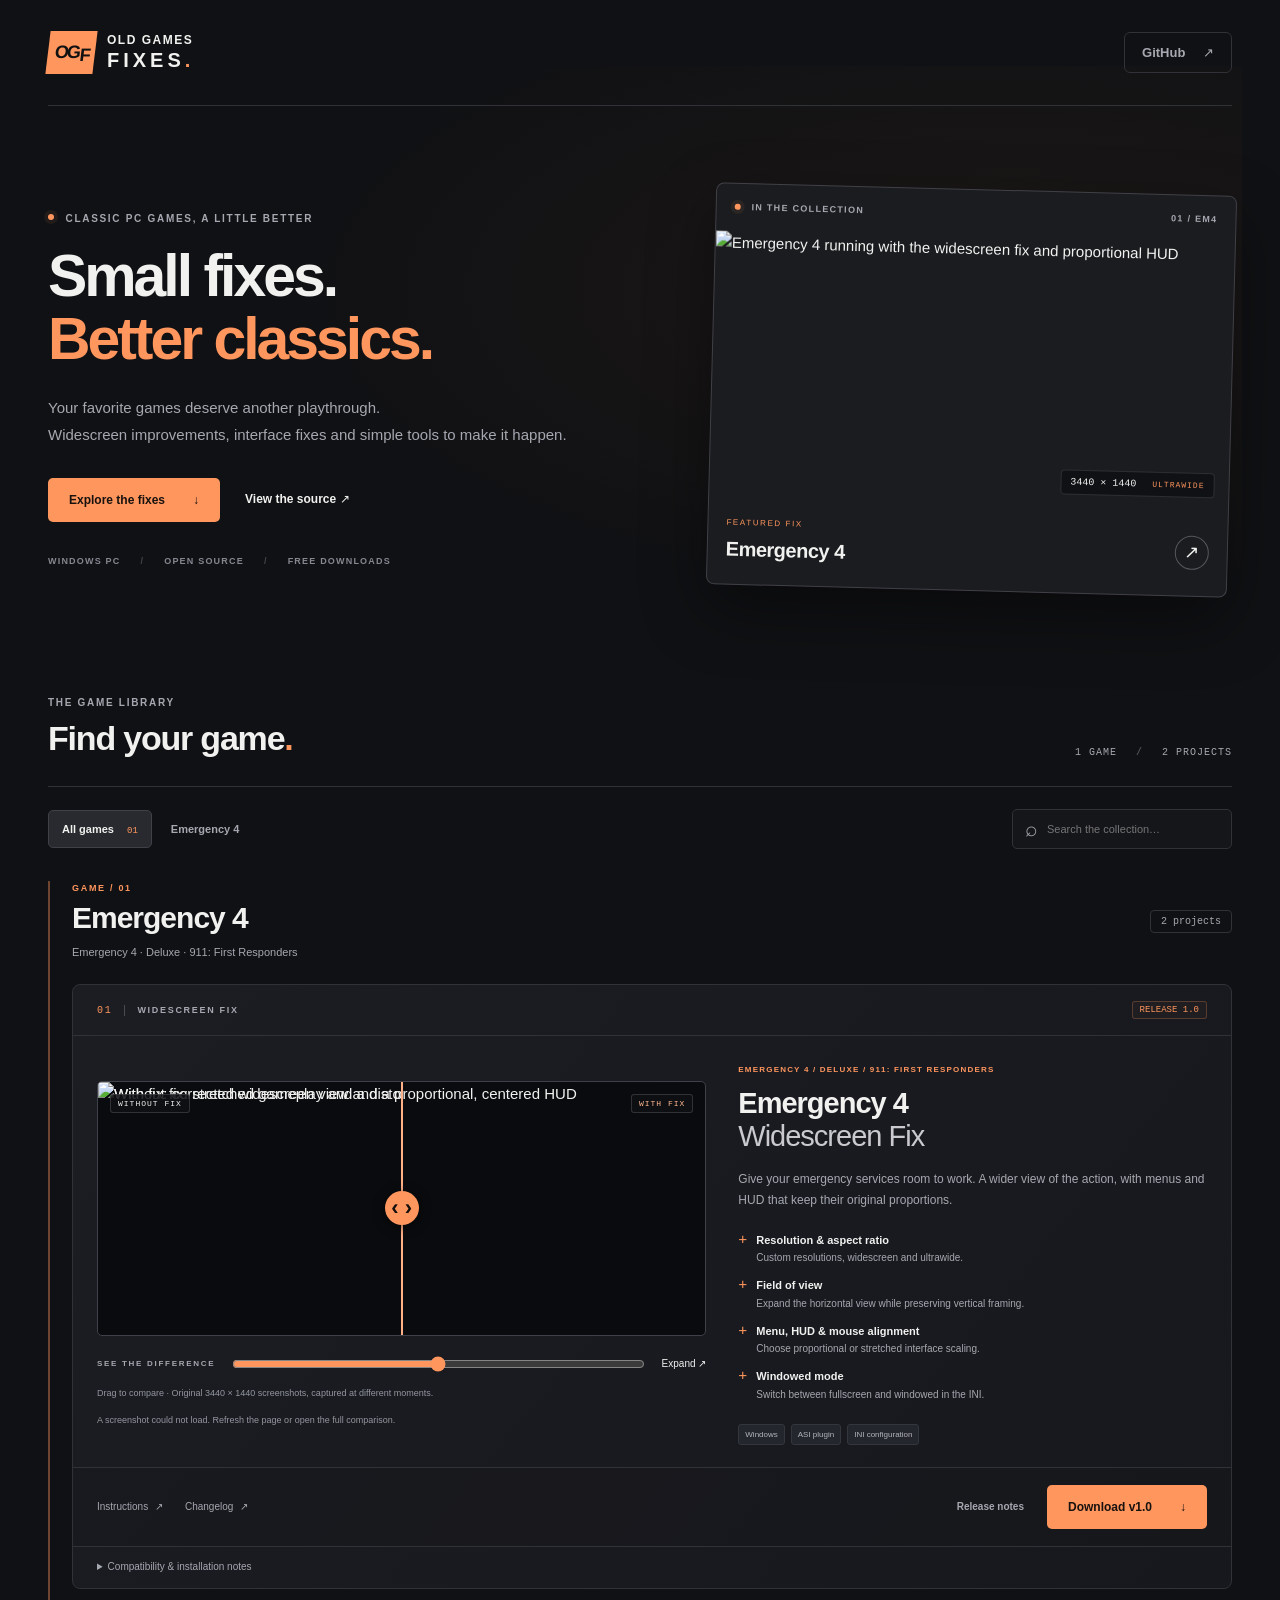
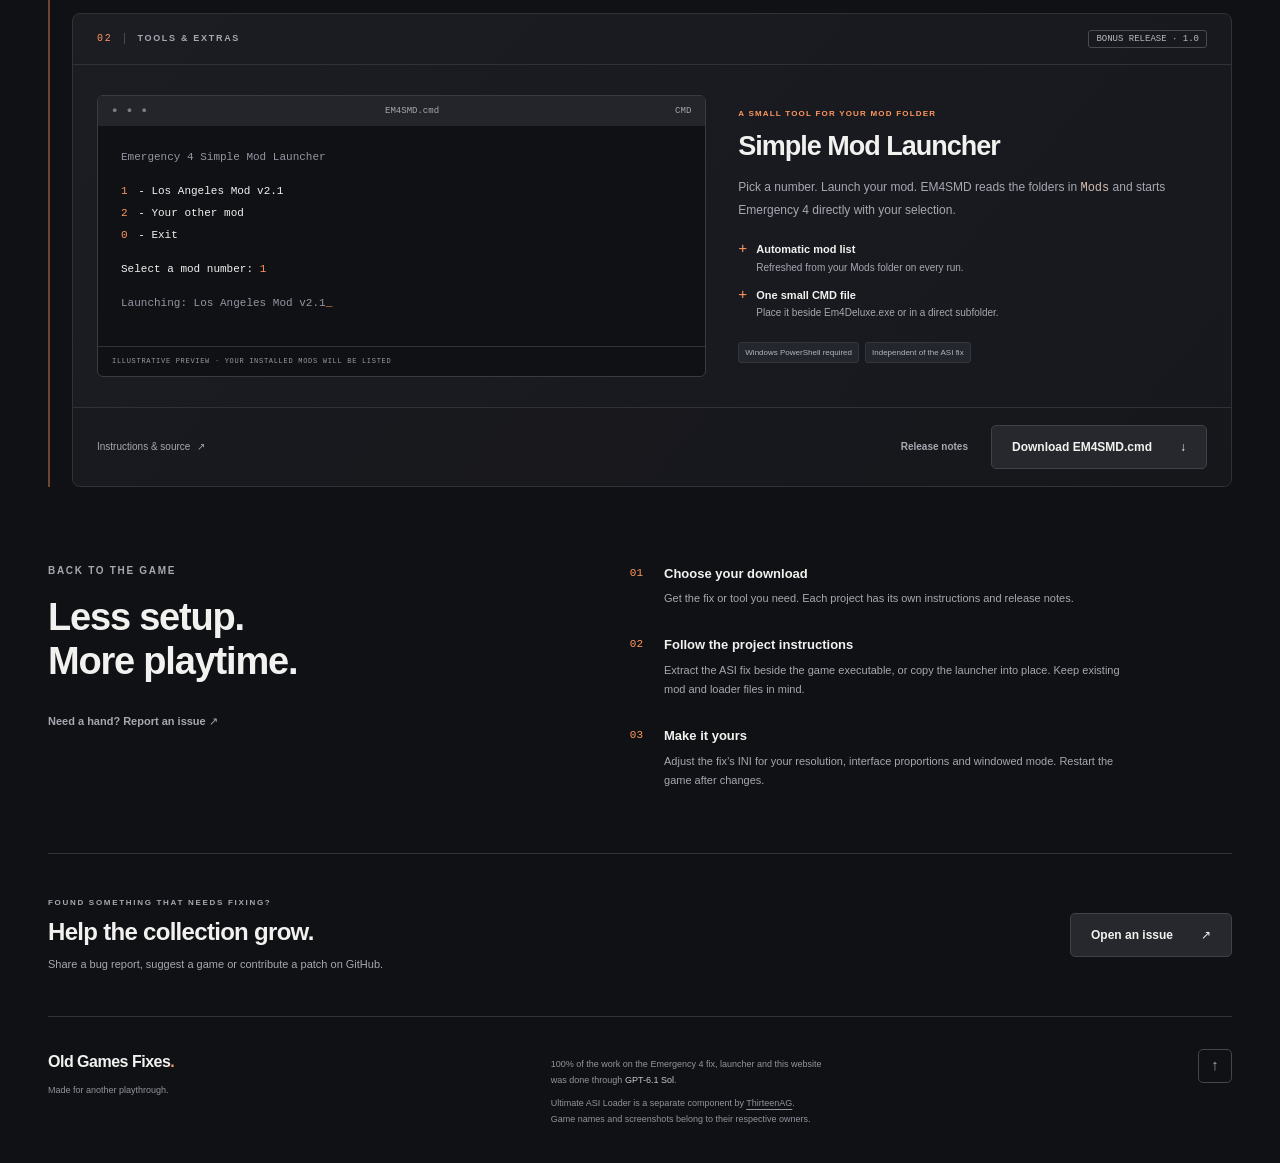
==== site/index.html @ 4d83625c "Group website projects by game and simplify the top navigation Place the Emergency 4 fix and bonus l" ====
<!doctype html>
<html lang="en">
<head>
  <meta charset="utf-8">
  <meta name="viewport" content="width=device-width, initial-scale=1">
  <meta name="theme-color" content="#101114">
  <meta name="description" content="Small fixes. Better classics. Browse Old Games Fixes for widescreen improvements, interface corrections and useful tools for classic PC games.">
  <meta property="og:title" content="Old Games Fixes — Small fixes. Better classics.">
  <meta property="og:description" content="Widescreen improvements and useful tools for classic PC games. Download the Emergency 4 Widescreen Fix and Simple Mod Launcher.">
  <meta property="og:type" content="website">
  <meta property="og:image" content="https://simorss.github.io/OldGamesFixes/screenshots/with-fix.png">
  <title>Old Games Fixes — Small fixes. Better classics.</title>
  <link rel="icon" href="favicon.svg" type="image/svg+xml">
  <link rel="stylesheet" href="assets/style.css">
  <script src="assets/app.js" defer></script>
</head>
<body>
<a class="skip-link" href="#projects">Skip to projects</a>
<header class="header">
  <a class="brand" href="./" aria-label="Old Games Fixes home"><span class="brand-mark" aria-hidden="true">OG<span>F</span></span><span>OLD GAMES<span class="brand-line">FIXES<span class="brand-dot">.</span></span></span></a>
  <nav aria-label="Main navigation"><a class="github-link" href="https://github.com/Simorss/OldGamesFixes">GitHub <span aria-hidden="true">↗</span></a></nav>
</header>
<main>
  <section class="hero" aria-labelledby="hero-title">
    <div class="hero-copy">
      <p class="eyebrow"><span class="live-dot"></span> CLASSIC PC GAMES, A LITTLE BETTER</p>
      <h1 id="hero-title">Small fixes.<br><span>Better classics.</span></h1>
      <p class="hero-description">Your favorite games deserve another playthrough.<br class="desktop-break"> Widescreen improvements, interface fixes and simple tools to make it happen.</p>
      <div class="hero-actions"><a class="button primary" href="#projects">Explore the fixes <span aria-hidden="true">↓</span></a><a class="text-link" href="https://github.com/Simorss/OldGamesFixes">View the source <span aria-hidden="true">↗</span></a></div>
      <div class="hero-meta"><span>WINDOWS PC</span><span>OPEN SOURCE</span><span>FREE DOWNLOADS</span></div>
    </div>
    <a class="hero-preview" href="#game-emergency4" aria-label="Explore Emergency 4 fixes and tools">
      <div class="preview-top"><span><span class="live-dot"></span> IN THE COLLECTION</span><span>01 / EM4</span></div>
      <div class="preview-image"><img src="screenshots/with-fix.png" alt="Emergency 4 running with the widescreen fix and proportional HUD" width="3440" height="1440" fetchpriority="high"><span class="resolution">3440 × 1440 <span>ULTRAWIDE</span></span></div>
      <div class="preview-bottom"><div><small>FEATURED FIX</small><strong>Emergency 4</strong></div><span class="round-arrow" aria-hidden="true">↗</span></div>
    </a>
  </section>

  <section class="collection" id="projects" aria-labelledby="collection-title">
    <div class="section-heading"><div><p class="eyebrow">THE GAME LIBRARY</p><h2 id="collection-title">Find your game<span class="accent">.</span></h2></div><span class="collection-count">1 GAME <span>/</span> 2 PROJECTS</span></div>
    <div class="toolbar">
      <div class="filters" role="group" aria-label="Filter by game"><button type="button" class="filter active" data-filter="all" aria-pressed="true">All games <span>01</span></button><button type="button" class="filter" data-filter="emergency4" aria-pressed="false">Emergency 4</button></div>
      <label class="search"><span aria-hidden="true">⌕</span><input id="search" type="search" placeholder="Search the collection…" aria-label="Search projects" autocomplete="off"></label>
    </div>
    <p class="sr-only" id="results" role="status" aria-live="polite">2 projects shown</p>
    <div id="empty-state" class="empty-state" hidden><h3>No games or projects found.</h3><p>Try “Emergency”, “HUD” or “launcher”, or reset the filters.</p><button type="button" class="button secondary" id="reset">Show all games</button></div>

    <section class="game-group" id="game-emergency4" data-game="emergency4" aria-labelledby="game-emergency4-title">
      <div class="game-heading"><div><p class="eyebrow">GAME / 01</p><h3 id="game-emergency4-title">Emergency 4</h3><p class="game-editions">Emergency 4 · Deluxe · 911: First Responders</p></div><span class="game-project-count">2 projects</span></div>

    <article class="project-card" id="emergency4" data-category="fix" data-search="emergency 4 deluxe 911 first responders widescreen ultrawide asi fov hud menu resolution windowed">
      <div class="project-heading"><div class="project-label"><span class="project-number">01</span><span>WIDESCREEN FIX</span></div><span class="badge release">RELEASE 1.0</span></div>
      <div class="project-main">
        <div class="project-visual">
          <div class="comparison" id="comparison" style="--reveal:50%" aria-label="Emergency 4 before and after comparison" aria-describedby="comparison-help">
            <img src="screenshots/with-fix.png" id="after" width="3440" height="1440" alt="With fix: corrected widescreen view and a proportional, centered HUD" draggable="false">
            <img src="screenshots/without-fix.png" id="before" class="before" width="3440" height="1440" alt="Without fix: stretched gameplay and a distorted, full-width HUD" draggable="false">
            <div class="image-label before-label">WITHOUT FIX</div><div class="image-label after-label">WITH FIX</div>
            <div class="divider" aria-hidden="true"><span>‹ ›</span></div>
          </div>
          <div class="compare-controls"><span class="eyebrow">SEE THE DIFFERENCE</span><label class="sr-only" for="reveal">Before and after comparison position</label><input id="reveal" type="range" min="0" max="100" value="50" aria-valuetext="50% without fix, 50% with fix"><a href="emergency4/" aria-label="Open the full Emergency 4 comparison">Expand ↗</a></div>
          <p class="caption" id="comparison-help">Drag to compare · Original 3440 × 1440 screenshots, captured at different moments.</p>
          <p class="caption" id="image-status" role="status"></p>
          <noscript><p class="caption">Enable JavaScript for the interactive comparison. <a href="screenshots/with-fix.png">Open the corrected screenshot</a>.</p></noscript>
        </div>
        <div class="project-info">
          <p class="eyebrow">EMERGENCY 4 / DELUXE / 911: FIRST RESPONDERS</p><h4>Emergency 4<br><span>Widescreen Fix</span></h4>
          <p class="project-description">Give your emergency services room to work. A wider view of the action, with menus and HUD that keep their original proportions.</p>
          <ul class="features"><li><strong>Resolution &amp; aspect ratio</strong><span>Custom resolutions, widescreen and ultrawide.</span></li><li><strong>Field of view</strong><span>Expand the horizontal view while preserving vertical framing.</span></li><li><strong>Menu, HUD &amp; mouse alignment</strong><span>Choose proportional or stretched interface scaling.</span></li><li><strong>Windowed mode</strong><span>Switch between fullscreen and windowed in the INI.</span></li></ul>
          <div class="tags"><span>Windows</span><span>ASI plugin</span><span>INI configuration</span></div>
        </div>
      </div>
      <div class="project-footer"><div class="footer-links"><a href="https://github.com/Simorss/OldGamesFixes/blob/main/Emergency4/README.md">Instructions <span aria-hidden="true">↗</span></a><a href="https://github.com/Simorss/OldGamesFixes/blob/main/Emergency4/CHANGELOG.md">Changelog <span aria-hidden="true">↗</span></a></div><div class="download-actions"><a class="text-link" href="https://github.com/Simorss/OldGamesFixes/releases/tag/emergency4">Release notes</a><a class="button primary" href="https://github.com/Simorss/OldGamesFixes/releases/download/emergency4/Emergency4.WidescreenFix-v1.0.zip">Download v1.0 <span aria-hidden="true">↓</span></a></div></div>
      <details class="compatibility"><summary>Compatibility &amp; installation notes</summary><div><p>Intended for Emergency 4, Emergency 4 Deluxe and 911: First Responders, regardless of language. Engine signatures are used to recognize supported code. Not every retail, digital or protected build has been verified; unrecognized builds are left unchanged. Custom mod interfaces, movies and embedded 3D views may need separate fixes.</p><p>Extract the ZIP beside the actual game executable, preserving the <code>scripts</code> folder. It contains only the loader, ASI plugin and INI. If upgrading from an earlier on-disk patch, restore the original game files first. If another loader or mod DLL is already installed, follow the full instructions before replacing it.</p></div></details>
    </article>

    <article class="project-card tool-card" id="mod-launcher" data-category="tool" data-search="emergency 4 deluxe em4smd simple mod launcher mods cmd tools bonus">
      <div class="project-heading"><div class="project-label"><span class="project-number">02</span><span>TOOLS &amp; EXTRAS</span></div><span class="badge">BONUS RELEASE · 1.0</span></div>
      <div class="tool-main"><div class="terminal" aria-label="Example of the Simple Mod Launcher"><div class="terminal-title"><span class="terminal-dots" aria-hidden="true">● ● ●</span><span>EM4SMD.cmd</span><span>CMD</span></div><div class="terminal-body"><p class="terminal-muted">Emergency 4 Simple Mod Launcher</p><p><span class="terminal-number">1</span> - Los Angeles Mod v2.1<br><span class="terminal-number">2</span> - Your other mod<br><span class="terminal-number">0</span> - Exit</p><p>Select a mod number: <span class="terminal-selected">1</span></p><p class="terminal-muted">Launching: Los Angeles Mod v2.1<span class="cursor" aria-hidden="true">_</span></p></div><div class="terminal-caption">ILLUSTRATIVE PREVIEW · YOUR INSTALLED MODS WILL BE LISTED</div></div>
      <div class="project-info"><p class="eyebrow">A SMALL TOOL FOR YOUR MOD FOLDER</p><h4>Simple Mod Launcher</h4><p class="project-description">Pick a number. Launch your mod. EM4SMD reads the folders in <code>Mods</code> and starts Emergency 4 directly with your selection.</p><ul class="features compact"><li><strong>Automatic mod list</strong><span>Refreshed from your Mods folder on every run.</span></li><li><strong>One small CMD file</strong><span>Place it beside Em4Deluxe.exe or in a direct subfolder.</span></li></ul><div class="tags"><span>Windows PowerShell required</span><span>Independent of the ASI fix</span></div></div></div>
      <div class="project-footer"><div class="footer-links"><a href="https://github.com/Simorss/OldGamesFixes/tree/main/Emergency4/SimpleModLauncher">Instructions &amp; source <span aria-hidden="true">↗</span></a></div><div class="download-actions"><a class="text-link" href="https://github.com/Simorss/OldGamesFixes/releases/tag/emergency4-smd">Release notes</a><a class="button secondary" href="https://github.com/Simorss/OldGamesFixes/releases/download/emergency4-smd/EM4SMD.cmd">Download EM4SMD.cmd <span aria-hidden="true">↓</span></a></div></div>
    </article>
    </section>
  </section>

  <section class="installation" id="installation" aria-labelledby="install-title"><div><p class="eyebrow">BACK TO THE GAME</p><h2 id="install-title">Less setup.<br>More playtime.</h2><a class="text-link" href="https://github.com/Simorss/OldGamesFixes/issues">Need a hand? Report an issue ↗</a></div><ol class="steps"><li><span class="step-number">01</span><div><h3>Choose your download</h3><p>Get the fix or tool you need. Each project has its own instructions and release notes.</p></div></li><li><span class="step-number">02</span><div><h3>Follow the project instructions</h3><p>Extract the ASI fix beside the game executable, or copy the launcher into place. Keep existing mod and loader files in mind.</p></div></li><li><span class="step-number">03</span><div><h3>Make it yours</h3><p>Adjust the fix’s INI for your resolution, interface proportions and windowed mode. Restart the game after changes.</p></div></li></ol></section>
  <section class="contribute"><div><p class="eyebrow">FOUND SOMETHING THAT NEEDS FIXING?</p><h2>Help the collection grow.</h2><p>Share a bug report, suggest a game or contribute a patch on GitHub.</p></div><a class="button secondary" href="https://github.com/Simorss/OldGamesFixes/issues">Open an issue <span aria-hidden="true">↗</span></a></section>
</main>
<footer class="site-footer"><div><a class="footer-brand" href="./">Old Games Fixes<span class="accent">.</span></a><p>Made for another playthrough.</p></div><div class="credits"><p>100% of the work on the Emergency 4 fix, launcher and this website<br class="desktop-break"> was done through <strong>GPT-6.1 Sol</strong>.</p><p>Ultimate ASI Loader is a separate component by <a href="https://github.com/ThirteenAG/Ultimate-ASI-Loader">ThirteenAG</a>.<br>Game names and screenshots belong to their respective owners.</p></div><a class="back-top" href="#" aria-label="Back to top">↑</a></footer>
</body>
</html>
---- site/assets/style.css ----
:root{color-scheme:dark;--bg:#101114;--surface:#191b20;--border:#303238;--text:#f1f1ef;--muted:#a6a8b1;--accent:#ff965d;--max:1280px;font-family:Inter,"Segoe UI",Arial,sans-serif;font-synthesis:none}*{box-sizing:border-box}html{scroll-behavior:smooth;scroll-padding-top:110px}body{margin:0;background:var(--bg);color:var(--text);font-size:15px;line-height:1.65}a{color:inherit;text-decoration:none}button,input{font:inherit}button,a,input,summary{-webkit-tap-highlight-color:transparent}a,button{transition:color .18s,background .18s,border-color .18s}a:hover{color:var(--accent)}button{cursor:pointer}img{max-width:100%;display:block}button:focus-visible,a:focus-visible,input:focus-visible,summary:focus-visible{outline:3px solid var(--accent);outline-offset:5px}button[hidden],[hidden]{display:none!important}.sr-only{position:absolute;width:1px;height:1px;overflow:hidden;clip-path:inset(50%);white-space:nowrap}.skip-link{position:fixed;top:-80px;left:20px;padding:12px;background:var(--accent);color:#161616;z-index:10}.skip-link:focus{top:10px}.header,main,.site-footer{width:min(var(--max),calc(100% - 96px));margin-inline:auto}.header{height:106px;display:flex;align-items:center;justify-content:space-between;border-bottom:1px solid var(--border);gap:24px}.brand{display:flex;gap:12px;align-items:center;font-size:12px;font-weight:850;letter-spacing:1.5px;line-height:1.25}.brand-mark{font-size:18px;letter-spacing:-2px;width:47px;height:43px;background:var(--accent);color:#111;display:grid;place-content:center;transform:skew(-7deg);position:relative;padding-right:9px}.brand-mark span{position:absolute;right:6px;bottom:8px}.brand-line{display:block;font-size:20px;letter-spacing:4px}.brand-dot{color:var(--accent)}nav{display:flex;align-items:center;gap:34px;font-size:13px;font-weight:600;color:var(--muted)}nav .nav-active{color:var(--text)}.github-link{border:1px solid var(--border);padding:9px 17px;border-radius:6px}.github-link span{margin-left:14px}.hero{display:grid;grid-template-columns:1.15fr 1fr;gap:64px;align-items:center;padding:83px 0 79px;position:relative}.hero:before{content:"";position:absolute;inset:-40px -10px;pointer-events:none;z-index:-1;background:radial-gradient(ellipse at 80% 35%,#69402526,transparent 53%)}.eyebrow{font-size:10px;font-weight:750;letter-spacing:1.7px;color:var(--muted);line-height:1.6;margin:0 0 17px}.live-dot{width:6px;height:6px;display:inline-block;background:var(--accent);border-radius:50%;margin-right:7px;vertical-align:2px;box-shadow:0 0 0 4px #ff965d12}h1,h2,h3,h4,p{margin-top:0}h1{font-size:clamp(42px,4.6vw,68px);line-height:1.07;letter-spacing:-3px;margin-bottom:24px;font-weight:760}h1>span{color:var(--accent)}.hero-description{color:var(--muted);font-size:15px;line-height:1.85;margin-bottom:29px}.hero-actions{display:flex;align-items:center;gap:25px}.button{min-height:44px;display:inline-flex;align-items:center;justify-content:center;gap:28px;border-radius:5px;padding:12px 20px;font-size:12px;font-weight:750;line-height:1.5;border:1px solid transparent}.primary{background:var(--accent);color:#18120f}.primary:hover{background:#ffb087;color:#16110d}.secondary{background:#26282e;border-color:#404249;color:var(--text)}.secondary:hover{background:#34363e;color:#fff;border-color:#74747d}.text-link{font-size:12px;font-weight:650}.hero-meta{display:flex;gap:20px;margin-top:32px;font-size:9px;font-weight:650;letter-spacing:1.2px;color:#858791}.hero-meta span+span:before{content:"/";margin-right:20px;color:#45464c}.hero-preview{background:#1b1c20;border:1px solid #404047;border-radius:8px;overflow:hidden;transform:rotate(1.5deg);box-shadow:0 24px 64px #0006}.hero-preview:hover{border-color:var(--accent);color:inherit}.preview-top{display:flex;justify-content:space-between;align-items:center;padding:16px 18px;font-size:9px;font-weight:700;letter-spacing:1.3px;color:var(--muted)}.preview-top .live-dot{vertical-align:0}.preview-image{position:relative;overflow:hidden;aspect-ratio:1.94}.preview-image img{height:100%;width:100%;object-fit:cover}.resolution{position:absolute;right:14px;bottom:12px;background:#101114e8;border:1px solid #9993;border-radius:4px;padding:6px 9px;font:10px Consolas,monospace}.resolution span{color:var(--accent);font-size:8px;margin-left:10px;letter-spacing:1px}.preview-bottom{padding:18px;display:flex;align-items:center;justify-content:space-between}.preview-bottom small{display:block;font-size:8px;color:var(--accent);letter-spacing:1.6px;margin-bottom:3px}.preview-bottom strong{font-size:20px;letter-spacing:-.5px}.round-arrow{width:34px;height:34px;display:grid;place-content:center;border:1px solid #55565c;border-radius:50%;font-size:18px}.collection{padding-top:25px}.section-heading{display:flex;justify-content:space-between;align-items:end;gap:20px;margin-bottom:28px}.section-heading .eyebrow{margin-bottom:8px}h2{font-size:34px;line-height:1.15;letter-spacing:-1.2px;margin-bottom:0}.accent{color:var(--accent)}.collection-count{font:10px Consolas,monospace;color:var(--muted);letter-spacing:1px;white-space:nowrap}.collection-count span{padding:0 12px;color:#60616a}.toolbar{display:flex;justify-content:space-between;gap:18px;margin-bottom:26px;align-items:center;border-top:1px solid var(--border);padding-top:22px}.filters{display:flex;gap:5px;flex-wrap:wrap}.filter{border:1px solid transparent;background:transparent;color:var(--muted);border-radius:5px;padding:9px 13px;font-size:11px;font-weight:650;white-space:nowrap}.filter span{font:9px Consolas,monospace;margin-left:10px;color:#83858f}.filter.active{background:#292a2f;border-color:#404148;color:var(--text)}.filter.active span{color:var(--accent)}.filter:hover{color:var(--text);background:#22242a}.search{display:flex;align-items:center;gap:9px;min-width:220px;border:1px solid var(--border);border-radius:5px;padding:7px 12px;color:var(--muted);background:#15161a}.search>span{font-size:21px;line-height:1}.search input{width:100%;min-width:0;background:transparent;border:0;color:var(--text);font-size:11px;padding:3px 0}.search input:focus{outline:0}.search:focus-within{outline:2px solid var(--accent);outline-offset:3px}.project-card{border:1px solid var(--border);border-radius:8px;overflow:hidden;margin-bottom:24px;background:linear-gradient(130deg,#1b1d23,#17181d)}.project-heading{display:flex;justify-content:space-between;align-items:center;padding:16px 24px;border-bottom:1px solid var(--border);gap:12px}.project-label{display:flex;align-items:center;gap:12px;font-size:9px;font-weight:700;letter-spacing:1.7px;color:var(--muted)}.project-number{font:10px Consolas,monospace;color:var(--accent);border-right:1px solid #494a51;padding-right:12px}.badge{border:1px solid #484a53;border-radius:3px;color:#b8b9c2;padding:3px 7px;font:9px Consolas,monospace;white-space:nowrap}.badge.release{color:var(--accent);border-color:#ff965d40;background:#ff965d08}.project-main{display:grid;grid-template-columns:1.3fr 1fr;gap:32px;padding:28px 24px 22px}.project-visual{align-self:center;min-width:0}.comparison{position:relative;aspect-ratio:3440/1440;overflow:hidden;background:#0a0b0e;touch-action:pan-y;cursor:ew-resize;user-select:none;border-radius:5px;border:1px solid #3e4149}.comparison img{width:100%;height:100%;object-fit:contain}.comparison .before{position:absolute;inset:0;clip-path:inset(0 calc(100% - var(--reveal)) 0 0)}.image-label{position:absolute;top:12px;background:#101114de;border:1px solid #ffffff25;padding:4px 7px;border-radius:3px;font:8px Consolas,monospace;letter-spacing:1px;pointer-events:none}.before-label{left:12px}.after-label{right:12px;color:#ffb88f}.divider{position:absolute;inset:0 auto 0 var(--reveal);width:2px;background:#ffb087;transform:translateX(-50%);pointer-events:none}.divider span{position:absolute;top:50%;left:50%;transform:translate(-50%,-50%);display:grid;place-content:center;width:34px;height:34px;border-radius:50%;background:var(--accent);color:#14100e;font-size:22px;font-weight:700;box-shadow:0 2px 12px #0008}.compare-controls{display:flex;align-items:center;gap:15px;margin-top:18px}.compare-controls .eyebrow{margin:0;font-size:8px;white-space:nowrap}.compare-controls input{accent-color:var(--accent);width:100%;min-width:35px;cursor:ew-resize}.compare-controls a{font-size:10px;white-space:nowrap}.caption{font-size:9px;color:#9496a0;line-height:1.7;margin:12px 0 0}.caption:empty{display:none}.caption a{text-decoration:underline}.project-info{min-width:0}.project-info .eyebrow{color:var(--accent);font-size:8px;letter-spacing:1.2px;margin-bottom:10px}.project-info h4{font-size:29px;line-height:1.15;letter-spacing:-1px;margin-bottom:15px}.project-info h4 span{font-weight:450;color:#c9c9ce}.project-description{font-size:12px;line-height:1.8;color:var(--muted);margin-bottom:20px}.features{list-style:none;margin:0 0 22px;padding:0;display:grid;gap:12px}.features li{position:relative;padding-left:18px;line-height:1.5}.features li:before{content:"+";position:absolute;left:0;color:var(--accent);font:15px Consolas,monospace}.features strong{font-size:11px;display:block;font-weight:650}.features li>span{display:block;font-size:10px;color:var(--muted);margin-top:2px}.tags{display:flex;gap:6px;flex-wrap:wrap}.tags span{background:#24262d;color:#b3b4bc;border:1px solid #34363e;border-radius:3px;font-size:8px;padding:3px 6px}.project-footer{border-top:1px solid var(--border);padding:17px 24px;display:flex;justify-content:space-between;align-items:center;gap:20px;background:#15161a55}.footer-links{display:flex;gap:22px;font-size:10px;color:var(--muted)}.footer-links span{margin-left:4px}.download-actions{display:flex;align-items:center;gap:23px}.download-actions>.text-link{font-size:10px;color:var(--muted)}.compatibility{border-top:1px solid var(--border);font-size:10px;color:var(--muted)}.compatibility summary{cursor:pointer;padding:12px 24px}.compatibility summary:hover{color:var(--text)}.compatibility>div{padding:0 24px 8px;max-width:900px}.compatibility p{margin-bottom:12px}.compatibility code,code{font-family:Consolas,monospace;color:#d4c0b3}.tool-main{display:grid;grid-template-columns:1.3fr 1fr;gap:32px;padding:30px 24px}.terminal{align-self:center;border:1px solid #393b43;background:#101115;border-radius:6px;overflow:hidden}.terminal-title{background:#23252b;padding:10px 14px;display:flex;justify-content:space-between;font:9px Consolas,monospace;color:#a5a6af}.terminal-dots{letter-spacing:2px;color:#787a85}.terminal-body{padding:20px 23px;font:11px/2 Consolas,monospace;min-height:220px}.terminal-body p{margin:0 0 12px}.terminal-body p:last-child{margin-bottom:0}.terminal-muted{color:#9397a2}.terminal-number{color:var(--accent);padding-right:4px}.terminal-selected{color:var(--accent)}.terminal-caption{font:7px/1.6 Consolas,monospace;color:#9699a4;border-top:1px solid #30323a;padding:9px 14px;letter-spacing:.7px}.cursor{color:var(--accent)}.tool-main .project-info{align-self:center}.tool-main h4{font-size:27px}.installation{display:grid;grid-template-columns:1fr 1.2fr;gap:80px;margin-top:76px;padding:0 0 62px;border-bottom:1px solid var(--border)}.installation h2{font-size:38px;margin-bottom:25px}.installation .text-link{font-size:11px;color:var(--muted)}.steps{list-style:none;margin:0;padding:0;display:grid;gap:25px}.steps li{display:flex;gap:21px}.step-number{font:11px Consolas,monospace;color:var(--accent);padding-top:4px}.steps h3{font-size:13px;margin-bottom:5px;font-weight:650}.steps p{font-size:11px;line-height:1.8;color:var(--muted);margin:0;max-width:470px}.contribute{display:flex;justify-content:space-between;align-items:center;gap:30px;padding:43px 0}.contribute .eyebrow{font-size:8px;margin-bottom:8px}.contribute h2{font-size:24px;letter-spacing:-.7px;margin-bottom:9px}.contribute p:last-child{font-size:11px;color:var(--muted);margin-bottom:0}.site-footer{display:flex;gap:35px;align-items:start;justify-content:space-between;padding:32px 0 36px;border-top:1px solid var(--border)}.footer-brand{font-size:16px;font-weight:750;letter-spacing:-.5px}.site-footer p{font-size:9px;line-height:1.8;color:#92949e;margin:7px 0 0}.credits strong{font-weight:500;color:#c6c6cd}.credits a{text-decoration:underline;text-underline-offset:3px}.back-top{width:34px;height:34px;display:grid;place-content:center;border:1px solid #44464e;border-radius:5px;color:var(--muted)}.empty-state{text-align:center;padding:55px 20px;border:1px dashed var(--border);border-radius:8px}.empty-state h3{font-size:23px;margin-bottom:8px}.empty-state p{color:var(--muted);font-size:12px}
@media(min-width:1600px){.hero{padding-top:100px;padding-bottom:100px}}
@media(max-width:1100px){.header,main,.site-footer{width:calc(100% - 56px)}.hero{gap:35px}.hero h1{font-size:52px}.hero-description{font-size:13px}.hero-meta{gap:12px;font-size:8px}.hero-meta span+span:before{margin-right:12px}.hero-actions{gap:17px}.project-main,.tool-main{grid-template-columns:1.1fr 1fr;gap:24px}.project-info h4{font-size:26px}.toolbar{gap:12px}.search{min-width:180px}.filter{padding-inline:9px}.filter span{margin-left:6px}.terminal-body{font-size:10px;padding:18px}.installation{gap:45px}}
@media(max-width:800px){.header{height:88px}nav{gap:18px;font-size:11px}.github-link{padding:7px 11px}.github-link span{margin-left:5px}.hero{padding:52px 0;gap:30px}.hero h1{font-size:44px;letter-spacing:-2px}.hero .eyebrow{font-size:8px}.hero-actions{align-items:start;flex-direction:column;gap:16px}.hero-meta{flex-wrap:wrap;gap:7px 12px}.hero-meta span+span:before{display:none}.preview-image{aspect-ratio:1.65}.preview-top{padding:12px;font-size:7px;letter-spacing:.6px}.preview-bottom{padding:12px}.resolution{font-size:8px;right:8px;bottom:8px}.resolution span{display:none}.section-heading h2{font-size:28px}.collection-count{font-size:8px}.toolbar{align-items:stretch;flex-direction:column}.search{width:100%}.project-main,.tool-main{grid-template-columns:1fr}.project-main{gap:24px}.project-info h4 br{display:none}.project-info h4 span:before{content:' '}.project-info .eyebrow{font-size:9px}.project-info h4{font-size:29px}.project-description{font-size:13px}.features{grid-template-columns:1fr 1fr;gap:14px 20px}.features strong{font-size:12px}.features li>span{font-size:11px}.tags span{font-size:9px}.project-footer{flex-wrap:wrap}.download-actions{margin-left:auto}.terminal-body{font-size:12px;min-height:220px}.tool-main .features{grid-template-columns:1fr 1fr}.installation{gap:28px;grid-template-columns:.8fr 1.2fr}.installation h2{font-size:32px}.steps p{font-size:11px}.site-footer{gap:25px}.desktop-break{display:none}}
@media(max-width:540px){.header,main,.site-footer{width:calc(100% - 36px)}.header{gap:10px;height:80px}.brand{gap:9px;font-size:9px;letter-spacing:1px}.brand-line{font-size:16px;letter-spacing:2px}.brand-mark{width:37px;height:35px;font-size:15px}.brand-mark span{right:5px;bottom:7px}nav{gap:14px}nav>a[href='#installation']{display:none}.github-link{font-size:10px}nav .nav-active{font-size:10px}.hero{grid-template-columns:1fr;gap:38px;padding:42px 0 48px}.hero h1{font-size:51px;letter-spacing:-2.4px}.hero .eyebrow{font-size:8px}.hero-description{font-size:13px;max-width:340px}.hero-actions{flex-direction:row;align-items:center;gap:23px}.hero-actions .text-link{font-size:11px}.hero-meta{margin-top:25px;gap:14px}.hero-preview{transform:rotate(1deg);max-width:430px;width:calc(100% - 8px);margin-inline:auto}.preview-image{aspect-ratio:2.2}.preview-top{font-size:8px;padding:12px 15px}.preview-bottom{padding:12px 15px}.preview-bottom strong{font-size:19px}.collection{padding-top:7px}.section-heading{align-items:start;flex-direction:column;gap:12px;margin-bottom:20px}.section-heading h2{font-size:29px}.section-heading .eyebrow{font-size:9px}.collection-count{font-size:9px}.toolbar{padding-top:16px;margin-bottom:20px;gap:14px}.filters{gap:3px}.filter{font-size:9px;padding:8px}.filter span{font-size:8px;margin-left:5px}.project-heading{padding:13px 15px}.project-label{font-size:8px;letter-spacing:1px;gap:9px}.project-number{padding-right:9px;font-size:9px}.badge{font-size:8px;padding:3px 5px}.project-main,.tool-main{padding:18px 15px;gap:22px}.image-label{top:8px;font-size:6px;padding:3px 5px;letter-spacing:.7px}.before-label{left:8px}.after-label{right:8px}.divider span{width:28px;height:28px;font-size:18px}.compare-controls{gap:11px;margin-top:14px}.compare-controls .eyebrow{font-size:7px;letter-spacing:1px}.compare-controls a{font-size:9px}.caption{font-size:8px}.project-info h4{font-size:27px}.project-info .eyebrow{font-size:7px}.project-description{font-size:12px;margin-bottom:19px}.features{grid-template-columns:1fr;gap:11px}.features strong{font-size:11px}.features li>span{font-size:10px}.tags span{font-size:8px}.project-footer{padding:16px 15px;gap:18px;align-items:stretch}.footer-links{font-size:10px;gap:20px}.download-actions{width:100%;justify-content:space-between;gap:12px}.download-actions .button{font-size:11px;gap:17px;padding:11px 14px}.compatibility summary{padding:12px 15px;font-size:9px}.compatibility>div{padding-inline:15px}.terminal-body{padding:17px 15px;font-size:10px;min-height:210px}.terminal-caption{font-size:6px;letter-spacing:.2px}.tool-main h4{font-size:26px}.tool-main .features{grid-template-columns:1fr}.installation{grid-template-columns:1fr;gap:32px;margin-top:46px;padding-bottom:38px}.installation h2{font-size:34px}.installation .eyebrow{font-size:9px}.steps{gap:22px}.contribute{flex-direction:column;align-items:start;gap:23px;padding:32px 0}.contribute h2{font-size:23px}.site-footer{flex-wrap:wrap;gap:23px;padding:28px 0}.site-footer>div:first-child{flex:1}.credits{order:3;width:100%}.site-footer p{font-size:9px}.back-top{margin-left:auto}}
.game-group{border-left:2px solid #ff965d65;padding-left:22px;margin-top:32px}.game-heading{display:flex;justify-content:space-between;align-items:center;gap:18px;margin-bottom:23px}.game-heading .eyebrow{color:var(--accent);font-size:9px;margin-bottom:5px}.game-heading h3{font-size:30px;line-height:1.2;letter-spacing:-1px;margin:0 0 7px}.game-editions{font-size:11px;color:var(--muted);margin:0}.game-project-count{border:1px solid var(--border);border-radius:4px;padding:5px 10px;font:10px Consolas,monospace;color:var(--muted);white-space:nowrap}.game-group .project-card:last-child{margin-bottom:0}
@media(max-width:540px){.game-group{padding-left:12px;margin-top:25px}.game-heading{gap:10px;align-items:start;margin-bottom:18px}.game-heading h3{font-size:26px}.game-editions{font-size:9px;max-width:200px}.game-project-count{font-size:8px;padding:5px 7px;margin-top:21px}.game-group .project-main,.game-group .tool-main{padding-inline:12px}.game-group .project-footer{padding-inline:12px}}
@media(prefers-reduced-motion:reduce){html{scroll-behavior:auto}a,button{transition:none}}
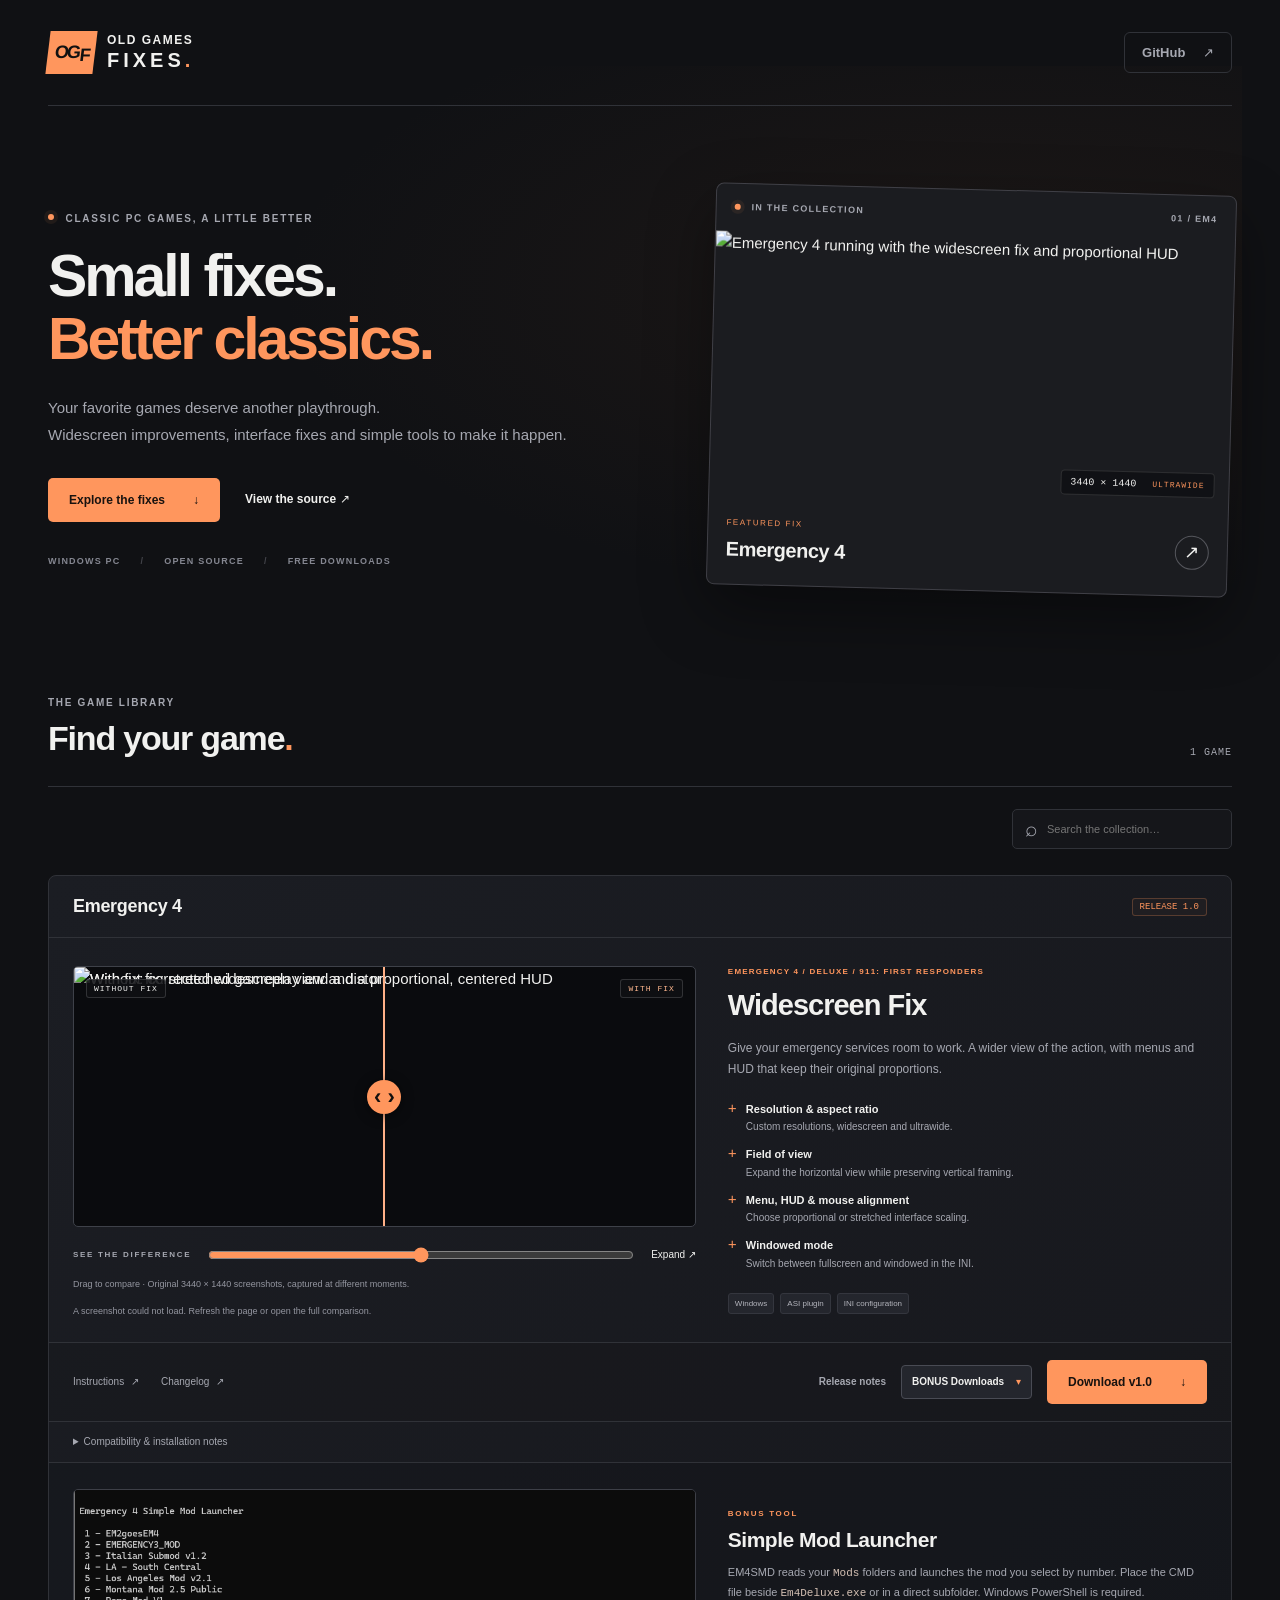
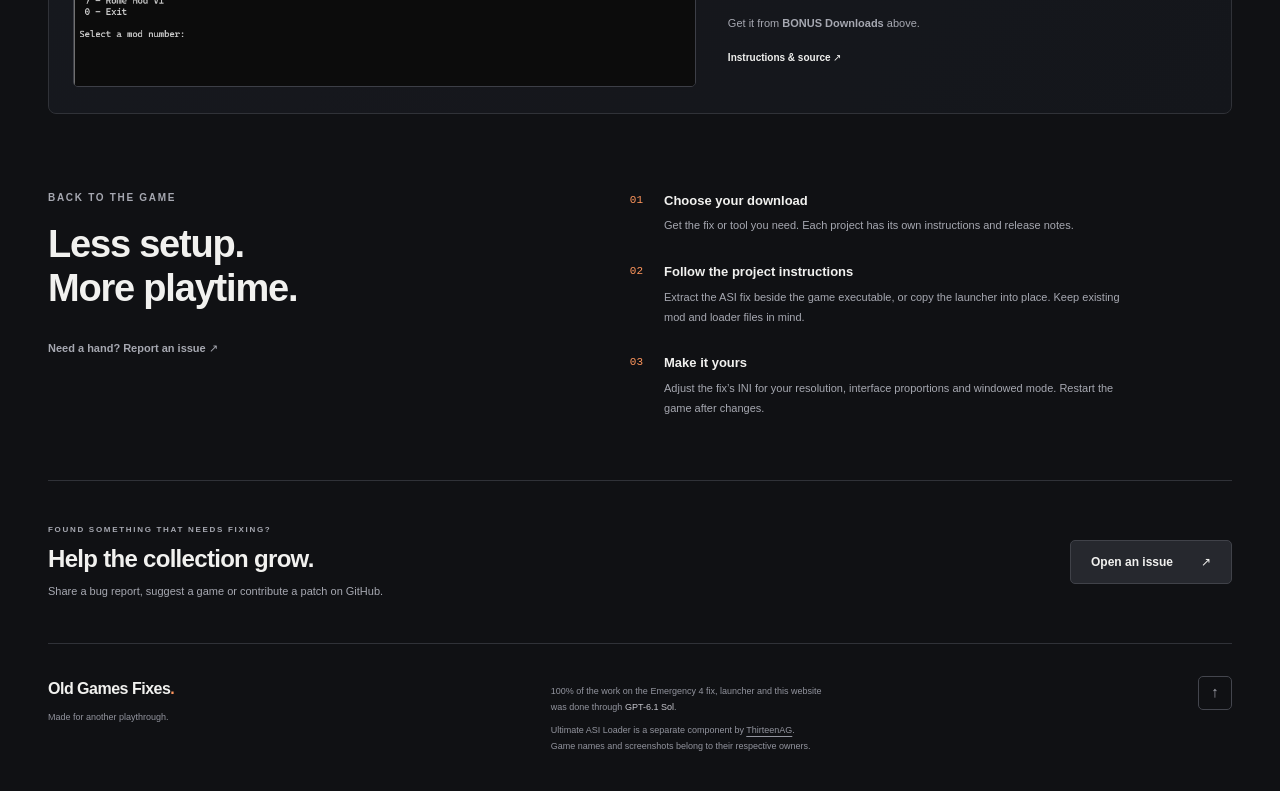
==== commit 1aabfc10: "Simplify game cards and add the Emergency 4 bonus download menu Remove game filter buttons and proje" ====
--- a/site/index.html
+++ b/site/index.html
@@ -37,19 +37,17 @@
   </section>
 
   <section class="collection" id="projects" aria-labelledby="collection-title">
-    <div class="section-heading"><div><p class="eyebrow">THE GAME LIBRARY</p><h2 id="collection-title">Find your game<span class="accent">.</span></h2></div><span class="collection-count">1 GAME <span>/</span> 2 PROJECTS</span></div>
+    <div class="section-heading"><div><p class="eyebrow">THE GAME LIBRARY</p><h2 id="collection-title">Find your game<span class="accent">.</span></h2></div><span class="collection-count">1 GAME</span></div>
     <div class="toolbar">
-      <div class="filters" role="group" aria-label="Filter by game"><button type="button" class="filter active" data-filter="all" aria-pressed="true">All games <span>01</span></button><button type="button" class="filter" data-filter="emergency4" aria-pressed="false">Emergency 4</button></div>
       <label class="search"><span aria-hidden="true">⌕</span><input id="search" type="search" placeholder="Search the collection…" aria-label="Search projects" autocomplete="off"></label>
     </div>
-    <p class="sr-only" id="results" role="status" aria-live="polite">2 projects shown</p>
-    <div id="empty-state" class="empty-state" hidden><h3>No games or projects found.</h3><p>Try “Emergency”, “HUD” or “launcher”, or reset the filters.</p><button type="button" class="button secondary" id="reset">Show all games</button></div>
+    <p class="sr-only" id="results" role="status" aria-live="polite">1 game shown</p>
+    <div id="empty-state" class="empty-state" hidden><h3>No games found.</h3><p>Try “Emergency”, “HUD” or “launcher”, or reset the filters.</p><button type="button" class="button secondary" id="reset">Show all games</button></div>
 
-    <section class="game-group" id="game-emergency4" data-game="emergency4" aria-labelledby="game-emergency4-title">
-      <div class="game-heading"><div><p class="eyebrow">GAME / 01</p><h3 id="game-emergency4-title">Emergency 4</h3><p class="game-editions">Emergency 4 · Deluxe · 911: First Responders</p></div><span class="game-project-count">2 projects</span></div>
+    <section class="game-group" id="game-emergency4" data-game="emergency4" aria-labelledby="emergency4-title">
 
-    <article class="project-card" id="emergency4" data-category="fix" data-search="emergency 4 deluxe 911 first responders widescreen ultrawide asi fov hud menu resolution windowed">
-      <div class="project-heading"><div class="project-label"><span class="project-number">01</span><span>WIDESCREEN FIX</span></div><span class="badge release">RELEASE 1.0</span></div>
+    <article class="project-card" id="emergency4" data-category="fix" data-search="emergency 4 deluxe 911 first responders widescreen ultrawide asi fov hud menu resolution windowed em4smd simple mod launcher mods cmd tools bonus">
+      <div class="project-heading"><h3 class="game-card-title" id="emergency4-title">Emergency 4</h3><span class="badge release">RELEASE 1.0</span></div>
       <div class="project-main">
         <div class="project-visual">
           <div class="comparison" id="comparison" style="--reveal:50%" aria-label="Emergency 4 before and after comparison" aria-describedby="comparison-help">
@@ -64,22 +62,21 @@
           <noscript><p class="caption">Enable JavaScript for the interactive comparison. <a href="screenshots/with-fix.png">Open the corrected screenshot</a>.</p></noscript>
         </div>
         <div class="project-info">
-          <p class="eyebrow">EMERGENCY 4 / DELUXE / 911: FIRST RESPONDERS</p><h4>Emergency 4<br><span>Widescreen Fix</span></h4>
+          <p class="eyebrow">EMERGENCY 4 / DELUXE / 911: FIRST RESPONDERS</p><h4>Widescreen Fix</h4>
           <p class="project-description">Give your emergency services room to work. A wider view of the action, with menus and HUD that keep their original proportions.</p>
           <ul class="features"><li><strong>Resolution &amp; aspect ratio</strong><span>Custom resolutions, widescreen and ultrawide.</span></li><li><strong>Field of view</strong><span>Expand the horizontal view while preserving vertical framing.</span></li><li><strong>Menu, HUD &amp; mouse alignment</strong><span>Choose proportional or stretched interface scaling.</span></li><li><strong>Windowed mode</strong><span>Switch between fullscreen and windowed in the INI.</span></li></ul>
           <div class="tags"><span>Windows</span><span>ASI plugin</span><span>INI configuration</span></div>
         </div>
       </div>
-      <div class="project-footer"><div class="footer-links"><a href="https://github.com/Simorss/OldGamesFixes/blob/main/Emergency4/README.md">Instructions <span aria-hidden="true">↗</span></a><a href="https://github.com/Simorss/OldGamesFixes/blob/main/Emergency4/CHANGELOG.md">Changelog <span aria-hidden="true">↗</span></a></div><div class="download-actions"><a class="text-link" href="https://github.com/Simorss/OldGamesFixes/releases/tag/emergency4">Release notes</a><a class="button primary" href="https://github.com/Simorss/OldGamesFixes/releases/download/emergency4/Emergency4.WidescreenFix-v1.0.zip">Download v1.0 <span aria-hidden="true">↓</span></a></div></div>
+      <div class="project-footer"><div class="footer-links"><a href="https://github.com/Simorss/OldGamesFixes/blob/main/Emergency4/README.md">Instructions <span aria-hidden="true">↗</span></a><a href="https://github.com/Simorss/OldGamesFixes/blob/main/Emergency4/CHANGELOG.md">Changelog <span aria-hidden="true">↗</span></a></div><div class="download-actions"><a class="text-link" href="https://github.com/Simorss/OldGamesFixes/releases/tag/emergency4">Release notes</a><details class="bonus-downloads"><summary>BONUS Downloads <span aria-hidden="true">▾</span></summary><div class="bonus-menu"><a href="https://github.com/Simorss/OldGamesFixes/releases/tag/emergency4-smd">Simple Mod Launcher<small>EM4SMD · Version 1.0</small></a></div></details><a class="button primary" href="https://github.com/Simorss/OldGamesFixes/releases/download/emergency4/Emergency4.WidescreenFix-v1.0.zip">Download v1.0 <span aria-hidden="true">↓</span></a></div></div>
       <details class="compatibility"><summary>Compatibility &amp; installation notes</summary><div><p>Intended for Emergency 4, Emergency 4 Deluxe and 911: First Responders, regardless of language. Engine signatures are used to recognize supported code. Not every retail, digital or protected build has been verified; unrecognized builds are left unchanged. Custom mod interfaces, movies and embedded 3D views may need separate fixes.</p><p>Extract the ZIP beside the actual game executable, preserving the <code>scripts</code> folder. It contains only the loader, ASI plugin and INI. If upgrading from an earlier on-disk patch, restore the original game files first. If another loader or mod DLL is already installed, follow the full instructions before replacing it.</p></div></details>
+
+      <section class="bonus-preview" id="mod-launcher" aria-labelledby="launcher-title">
+        <a class="launcher-screenshot" href="assets/em4smd-screenshot.png" aria-label="Open the full Simple Mod Launcher screenshot"><img src="assets/em4smd-screenshot.png" width="1056" height="333" alt="Emergency 4 Simple Mod Launcher showing seven installed mods as a numbered list and prompting for a mod number" loading="lazy"></a>
+        <div><p class="eyebrow">BONUS TOOL</p><h4 id="launcher-title">Simple Mod Launcher</h4><p>EM4SMD reads your <code>Mods</code> folders and launches the mod you select by number. Place the CMD file beside <code>Em4Deluxe.exe</code> or in a direct subfolder. Windows PowerShell is required.</p><p>Get it from <strong>BONUS Downloads</strong> above.</p><a class="text-link" href="https://github.com/Simorss/OldGamesFixes/tree/main/Emergency4/SimpleModLauncher">Instructions &amp; source ↗</a></div>
+      </section>
     </article>
 
-    <article class="project-card tool-card" id="mod-launcher" data-category="tool" data-search="emergency 4 deluxe em4smd simple mod launcher mods cmd tools bonus">
-      <div class="project-heading"><div class="project-label"><span class="project-number">02</span><span>TOOLS &amp; EXTRAS</span></div><span class="badge">BONUS RELEASE · 1.0</span></div>
-      <div class="tool-main"><div class="terminal" aria-label="Example of the Simple Mod Launcher"><div class="terminal-title"><span class="terminal-dots" aria-hidden="true">● ● ●</span><span>EM4SMD.cmd</span><span>CMD</span></div><div class="terminal-body"><p class="terminal-muted">Emergency 4 Simple Mod Launcher</p><p><span class="terminal-number">1</span> - Los Angeles Mod v2.1<br><span class="terminal-number">2</span> - Your other mod<br><span class="terminal-number">0</span> - Exit</p><p>Select a mod number: <span class="terminal-selected">1</span></p><p class="terminal-muted">Launching: Los Angeles Mod v2.1<span class="cursor" aria-hidden="true">_</span></p></div><div class="terminal-caption">ILLUSTRATIVE PREVIEW · YOUR INSTALLED MODS WILL BE LISTED</div></div>
-      <div class="project-info"><p class="eyebrow">A SMALL TOOL FOR YOUR MOD FOLDER</p><h4>Simple Mod Launcher</h4><p class="project-description">Pick a number. Launch your mod. EM4SMD reads the folders in <code>Mods</code> and starts Emergency 4 directly with your selection.</p><ul class="features compact"><li><strong>Automatic mod list</strong><span>Refreshed from your Mods folder on every run.</span></li><li><strong>One small CMD file</strong><span>Place it beside Em4Deluxe.exe or in a direct subfolder.</span></li></ul><div class="tags"><span>Windows PowerShell required</span><span>Independent of the ASI fix</span></div></div></div>
-      <div class="project-footer"><div class="footer-links"><a href="https://github.com/Simorss/OldGamesFixes/tree/main/Emergency4/SimpleModLauncher">Instructions &amp; source <span aria-hidden="true">↗</span></a></div><div class="download-actions"><a class="text-link" href="https://github.com/Simorss/OldGamesFixes/releases/tag/emergency4-smd">Release notes</a><a class="button secondary" href="https://github.com/Simorss/OldGamesFixes/releases/download/emergency4-smd/EM4SMD.cmd">Download EM4SMD.cmd <span aria-hidden="true">↓</span></a></div></div>
-    </article>
     </section>
   </section>
 
--- a/site/assets/style.css
+++ b/site/assets/style.css
@@ -5,5 +5,8 @@
 @media(max-width:540px){.header,main,.site-footer{width:calc(100% - 36px)}.header{gap:10px;height:80px}.brand{gap:9px;font-size:9px;letter-spacing:1px}.brand-line{font-size:16px;letter-spacing:2px}.brand-mark{width:37px;height:35px;font-size:15px}.brand-mark span{right:5px;bottom:7px}nav{gap:14px}nav>a[href='#installation']{display:none}.github-link{font-size:10px}nav .nav-active{font-size:10px}.hero{grid-template-columns:1fr;gap:38px;padding:42px 0 48px}.hero h1{font-size:51px;letter-spacing:-2.4px}.hero .eyebrow{font-size:8px}.hero-description{font-size:13px;max-width:340px}.hero-actions{flex-direction:row;align-items:center;gap:23px}.hero-actions .text-link{font-size:11px}.hero-meta{margin-top:25px;gap:14px}.hero-preview{transform:rotate(1deg);max-width:430px;width:calc(100% - 8px);margin-inline:auto}.preview-image{aspect-ratio:2.2}.preview-top{font-size:8px;padding:12px 15px}.preview-bottom{padding:12px 15px}.preview-bottom strong{font-size:19px}.collection{padding-top:7px}.section-heading{align-items:start;flex-direction:column;gap:12px;margin-bottom:20px}.section-heading h2{font-size:29px}.section-heading .eyebrow{font-size:9px}.collection-count{font-size:9px}.toolbar{padding-top:16px;margin-bottom:20px;gap:14px}.filters{gap:3px}.filter{font-size:9px;padding:8px}.filter span{font-size:8px;margin-left:5px}.project-heading{padding:13px 15px}.project-label{font-size:8px;letter-spacing:1px;gap:9px}.project-number{padding-right:9px;font-size:9px}.badge{font-size:8px;padding:3px 5px}.project-main,.tool-main{padding:18px 15px;gap:22px}.image-label{top:8px;font-size:6px;padding:3px 5px;letter-spacing:.7px}.before-label{left:8px}.after-label{right:8px}.divider span{width:28px;height:28px;font-size:18px}.compare-controls{gap:11px;margin-top:14px}.compare-controls .eyebrow{font-size:7px;letter-spacing:1px}.compare-controls a{font-size:9px}.caption{font-size:8px}.project-info h4{font-size:27px}.project-info .eyebrow{font-size:7px}.project-description{font-size:12px;margin-bottom:19px}.features{grid-template-columns:1fr;gap:11px}.features strong{font-size:11px}.features li>span{font-size:10px}.tags span{font-size:8px}.project-footer{padding:16px 15px;gap:18px;align-items:stretch}.footer-links{font-size:10px;gap:20px}.download-actions{width:100%;justify-content:space-between;gap:12px}.download-actions .button{font-size:11px;gap:17px;padding:11px 14px}.compatibility summary{padding:12px 15px;font-size:9px}.compatibility>div{padding-inline:15px}.terminal-body{padding:17px 15px;font-size:10px;min-height:210px}.terminal-caption{font-size:6px;letter-spacing:.2px}.tool-main h4{font-size:26px}.tool-main .features{grid-template-columns:1fr}.installation{grid-template-columns:1fr;gap:32px;margin-top:46px;padding-bottom:38px}.installation h2{font-size:34px}.installation .eyebrow{font-size:9px}.steps{gap:22px}.contribute{flex-direction:column;align-items:start;gap:23px;padding:32px 0}.contribute h2{font-size:23px}.site-footer{flex-wrap:wrap;gap:23px;padding:28px 0}.site-footer>div:first-child{flex:1}.credits{order:3;width:100%}.site-footer p{font-size:9px}.back-top{margin-left:auto}}
 .game-group{border-left:2px solid #ff965d65;padding-left:22px;margin-top:32px}.game-heading{display:flex;justify-content:space-between;align-items:center;gap:18px;margin-bottom:23px}.game-heading .eyebrow{color:var(--accent);font-size:9px;margin-bottom:5px}.game-heading h3{font-size:30px;line-height:1.2;letter-spacing:-1px;margin:0 0 7px}.game-editions{font-size:11px;color:var(--muted);margin:0}.game-project-count{border:1px solid var(--border);border-radius:4px;padding:5px 10px;font:10px Consolas,monospace;color:var(--muted);white-space:nowrap}.game-group .project-card:last-child{margin-bottom:0}
 @media(max-width:540px){.game-group{padding-left:12px;margin-top:25px}.game-heading{gap:10px;align-items:start;margin-bottom:18px}.game-heading h3{font-size:26px}.game-editions{font-size:9px;max-width:200px}.game-project-count{font-size:8px;padding:5px 7px;margin-top:21px}.game-group .project-main,.game-group .tool-main{padding-inline:12px}.game-group .project-footer{padding-inline:12px}}
+.toolbar{justify-content:flex-end}.game-group{border-left:0;padding-left:0;margin-top:26px}.game-card-title{font-size:18px;font-weight:700;letter-spacing:-.3px;margin:0}.download-actions{gap:15px;flex-wrap:wrap}.project-footer{flex-wrap:wrap}.bonus-downloads{position:relative;z-index:3;font-size:10px}.bonus-downloads>summary{list-style:none;cursor:pointer;border:1px solid #494b54;border-radius:4px;padding:8px 10px;white-space:nowrap;color:var(--text);background:#24262d;font-weight:650}.bonus-downloads>summary::-webkit-details-marker{display:none}.bonus-downloads>summary span{margin-left:9px;color:var(--accent)}.bonus-downloads[open]>summary,.bonus-downloads>summary:hover{border-color:var(--accent)}.bonus-menu{position:absolute;top:calc(100% + 8px);right:0;min-width:205px;border:1px solid #54565f;border-radius:5px;background:#22242b;padding:5px;box-shadow:0 12px 30px #0009}.bonus-menu a{display:block;padding:10px 12px;border-radius:3px;font-size:11px;font-weight:650}.bonus-menu a:hover{background:#35363e}.bonus-menu small{display:block;color:var(--muted);font-size:9px;font-weight:400;margin-top:3px}.bonus-preview{display:grid;grid-template-columns:1.3fr 1fr;gap:32px;align-items:center;padding:26px 24px;border-top:1px solid var(--border);background:#12131860}.launcher-screenshot{display:block;border:1px solid #3d3f47;border-radius:5px;overflow:hidden}.launcher-screenshot img{width:100%;height:auto}.bonus-preview .eyebrow{font-size:8px;color:var(--accent);margin-bottom:7px}.bonus-preview h4{font-size:21px;line-height:1.2;letter-spacing:-.5px;margin-bottom:10px}.bonus-preview p:not(.eyebrow){font-size:11px;color:var(--muted);line-height:1.8;margin-bottom:10px}.bonus-preview .text-link{font-size:10px}
+@media(max-width:800px){.bonus-preview{grid-template-columns:1fr;gap:22px}.download-actions{margin-left:0}}
+@media(max-width:540px){.game-group{padding-left:0;margin-top:20px}.game-card-title{font-size:17px}.download-actions{display:grid;grid-template-columns:1fr auto;gap:14px;width:100%;align-items:center}.download-actions>.primary{grid-column:1/-1;width:100%}.bonus-menu{right:0;min-width:195px}.bonus-preview{padding:20px 12px}.bonus-preview h4{font-size:22px}.bonus-preview p:not(.eyebrow){font-size:11px}.toolbar{margin-bottom:20px}}
 @media(prefers-reduced-motion:reduce){html{scroll-behavior:auto}a,button{transition:none}}
 
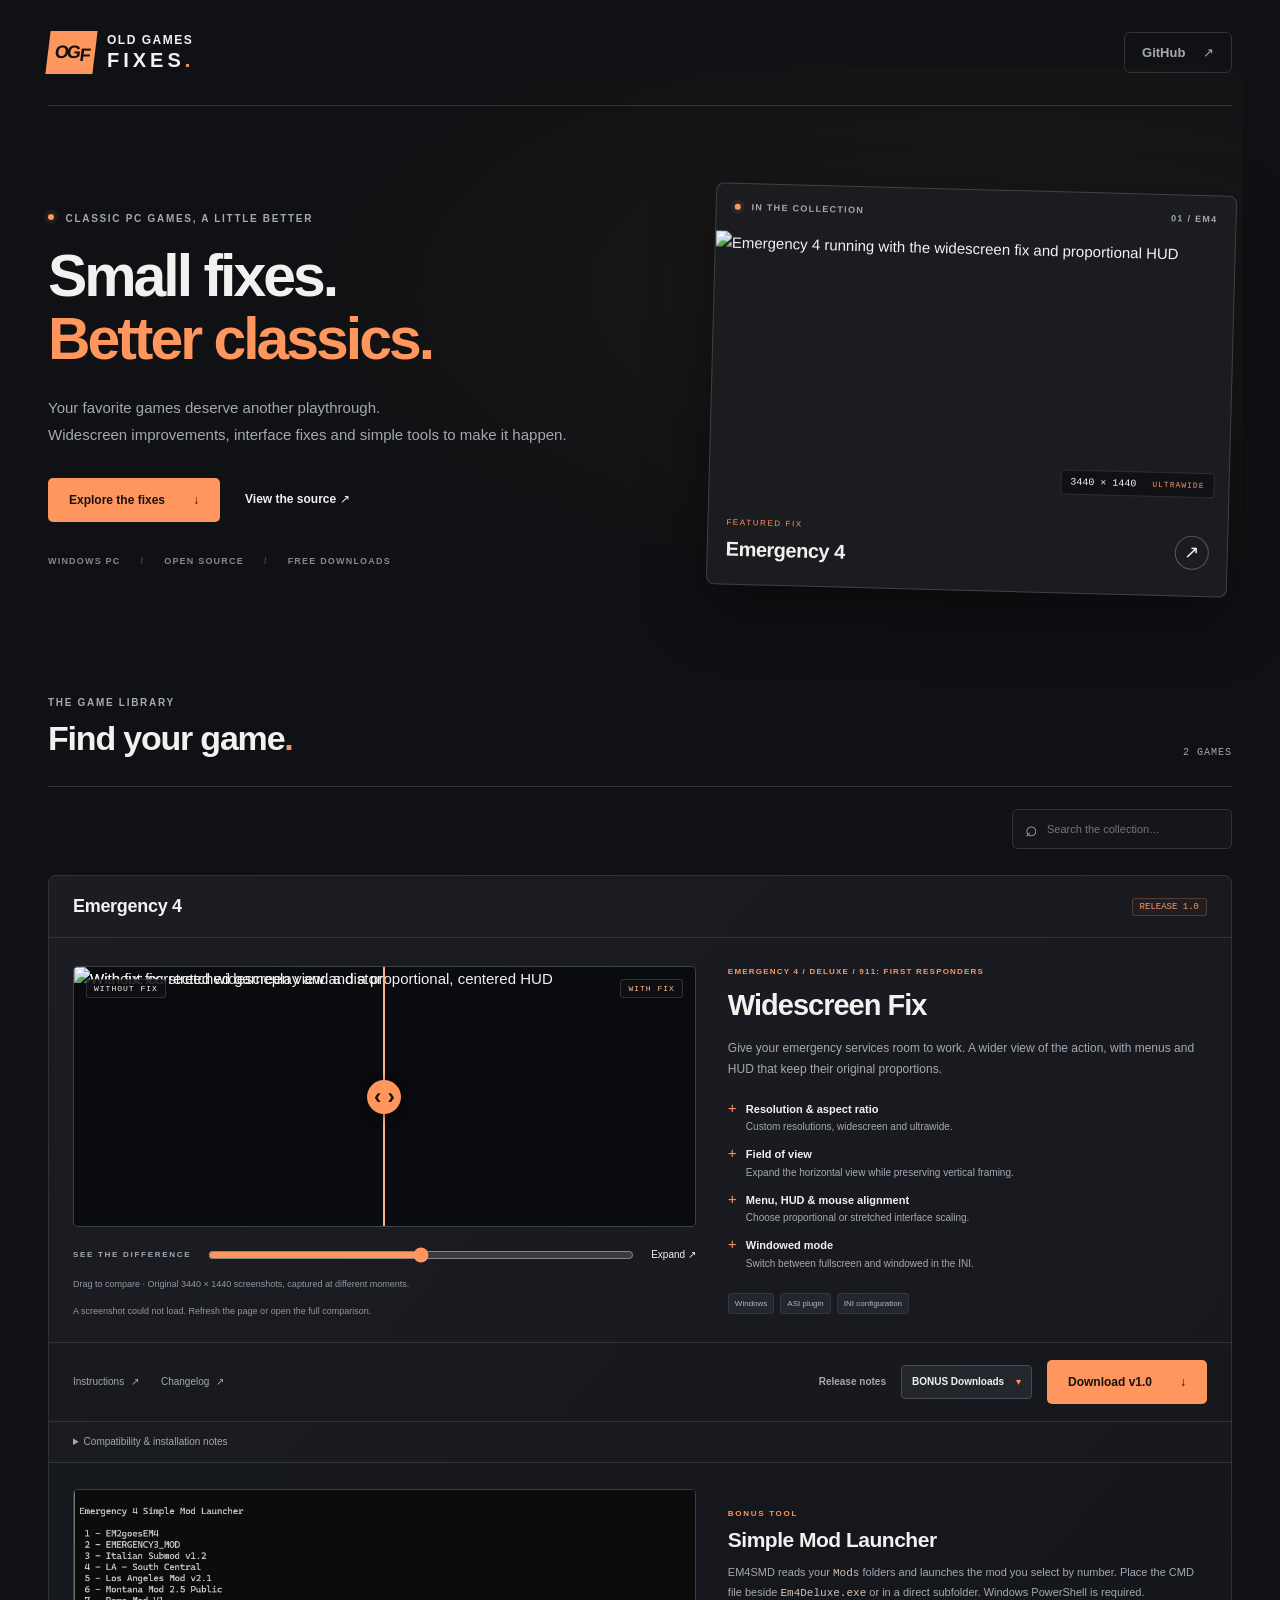
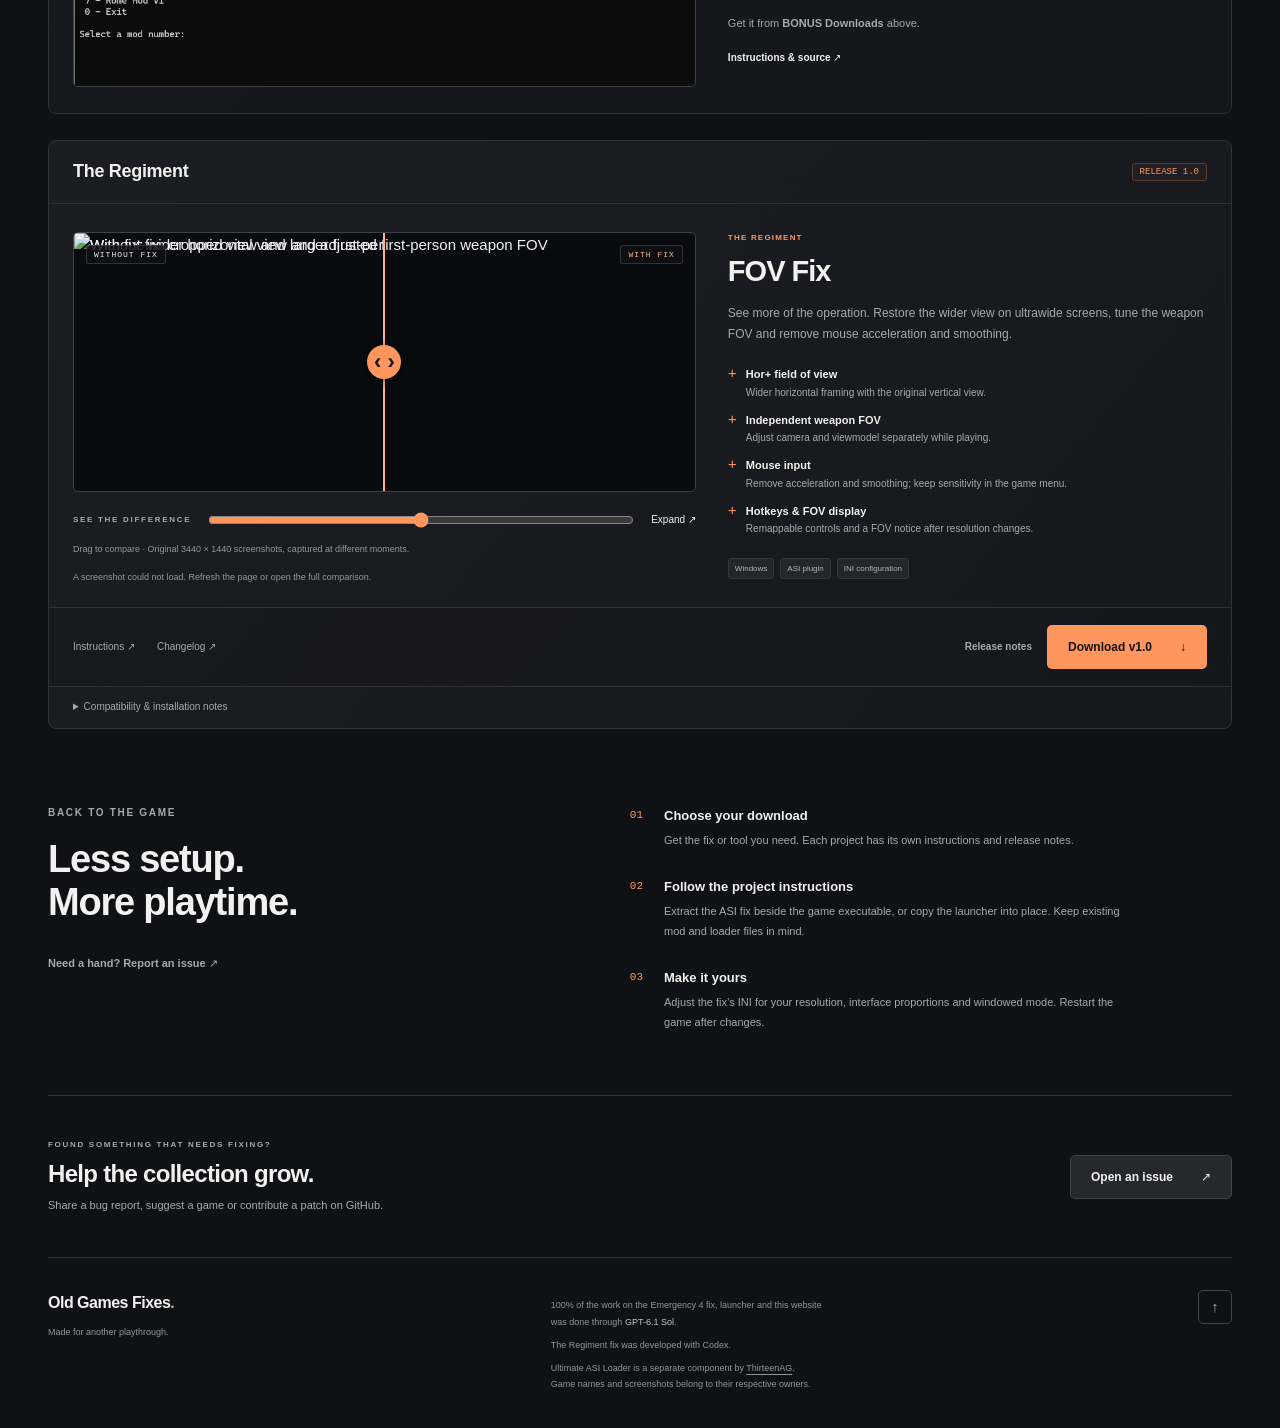
==== commit 04a22f68: "Release The Regiment FOV Fix 1.0 and add before-after comparison" ====
--- a/site/index.html
+++ b/site/index.html
@@ -6,13 +6,13 @@
   <meta name="theme-color" content="#101114">
   <meta name="description" content="Small fixes. Better classics. Browse Old Games Fixes for widescreen improvements, interface corrections and useful tools for classic PC games.">
   <meta property="og:title" content="Old Games Fixes — Small fixes. Better classics.">
-  <meta property="og:description" content="Widescreen improvements and useful tools for classic PC games. Download the Emergency 4 Widescreen Fix and Simple Mod Launcher.">
+  <meta property="og:description" content="Widescreen improvements and useful tools for classic PC games. Download fixes for Emergency 4 and The Regiment, plus the Simple Mod Launcher.">
   <meta property="og:type" content="website">
-  <meta property="og:image" content="https://simorss.github.io/OldGamesFixes/screenshots/with-fix.png">
+  <meta property="og:image" content="https://simorss.github.io/OldGamesFixes/screenshots/with-fix.jpg">
   <title>Old Games Fixes — Small fixes. Better classics.</title>
-  <link rel="icon" href="favicon.svg" type="image/svg+xml">
-  <link rel="stylesheet" href="assets/style.css">
-  <script src="assets/app.js" defer></script>
+  <link rel="icon" href="favicon.svg?v=ogf-rounded-300" type="image/svg+xml">
+  <link rel="stylesheet" href="assets/style.css?v=bonus-1">
+  <script src="assets/app.js?v=bonus-1" defer></script>
 </head>
 <body>
 <a class="skip-link" href="#projects">Skip to projects</a>
@@ -31,18 +31,18 @@
     </div>
     <a class="hero-preview" href="#game-emergency4" aria-label="Explore Emergency 4 fixes and tools">
       <div class="preview-top"><span><span class="live-dot"></span> IN THE COLLECTION</span><span>01 / EM4</span></div>
-      <div class="preview-image"><img src="screenshots/with-fix.png" alt="Emergency 4 running with the widescreen fix and proportional HUD" width="3440" height="1440" fetchpriority="high"><span class="resolution">3440 × 1440 <span>ULTRAWIDE</span></span></div>
+      <div class="preview-image"><img src="screenshots/with-fix.jpg?v=20261024" alt="Emergency 4 running with the widescreen fix and proportional HUD" width="3440" height="1440" fetchpriority="high"><span class="resolution">3440 × 1440 <span>ULTRAWIDE</span></span></div>
       <div class="preview-bottom"><div><small>FEATURED FIX</small><strong>Emergency 4</strong></div><span class="round-arrow" aria-hidden="true">↗</span></div>
     </a>
   </section>
 
   <section class="collection" id="projects" aria-labelledby="collection-title">
-    <div class="section-heading"><div><p class="eyebrow">THE GAME LIBRARY</p><h2 id="collection-title">Find your game<span class="accent">.</span></h2></div><span class="collection-count">1 GAME</span></div>
+    <div class="section-heading"><div><p class="eyebrow">THE GAME LIBRARY</p><h2 id="collection-title">Find your game<span class="accent">.</span></h2></div><span class="collection-count">2 GAMES</span></div>
     <div class="toolbar">
       <label class="search"><span aria-hidden="true">⌕</span><input id="search" type="search" placeholder="Search the collection…" aria-label="Search projects" autocomplete="off"></label>
     </div>
-    <p class="sr-only" id="results" role="status" aria-live="polite">1 game shown</p>
-    <div id="empty-state" class="empty-state" hidden><h3>No games found.</h3><p>Try “Emergency”, “HUD” or “launcher”, or reset the filters.</p><button type="button" class="button secondary" id="reset">Show all games</button></div>
+    <p class="sr-only" id="results" role="status" aria-live="polite">2 games shown</p>
+    <div id="empty-state" class="empty-state" hidden><h3>No games found.</h3><p>Try “Regiment”, “Emergency”, “FOV” or “launcher”, or reset the filters.</p><button type="button" class="button secondary" id="reset">Show all games</button></div>
 
     <section class="game-group" id="game-emergency4" data-game="emergency4" aria-labelledby="emergency4-title">
 
@@ -51,15 +51,15 @@
       <div class="project-main">
         <div class="project-visual">
           <div class="comparison" id="comparison" style="--reveal:50%" aria-label="Emergency 4 before and after comparison" aria-describedby="comparison-help">
-            <img src="screenshots/with-fix.png" id="after" width="3440" height="1440" alt="With fix: corrected widescreen view and a proportional, centered HUD" draggable="false">
-            <img src="screenshots/without-fix.png" id="before" class="before" width="3440" height="1440" alt="Without fix: stretched gameplay and a distorted, full-width HUD" draggable="false">
+            <img src="screenshots/with-fix.jpg?v=20261024" id="after" width="3440" height="1440" alt="With fix: corrected widescreen view and a proportional, centered HUD" draggable="false">
+            <img src="screenshots/without-fix.png?v=20261024" id="before" class="before" width="3440" height="1440" alt="Without fix: stretched gameplay and a distorted, full-width HUD" draggable="false">
             <div class="image-label before-label">WITHOUT FIX</div><div class="image-label after-label">WITH FIX</div>
             <div class="divider" aria-hidden="true"><span>‹ ›</span></div>
           </div>
           <div class="compare-controls"><span class="eyebrow">SEE THE DIFFERENCE</span><label class="sr-only" for="reveal">Before and after comparison position</label><input id="reveal" type="range" min="0" max="100" value="50" aria-valuetext="50% without fix, 50% with fix"><a href="emergency4/" aria-label="Open the full Emergency 4 comparison">Expand ↗</a></div>
           <p class="caption" id="comparison-help">Drag to compare · Original 3440 × 1440 screenshots, captured at different moments.</p>
           <p class="caption" id="image-status" role="status"></p>
-          <noscript><p class="caption">Enable JavaScript for the interactive comparison. <a href="screenshots/with-fix.png">Open the corrected screenshot</a>.</p></noscript>
+          <noscript><p class="caption">Enable JavaScript for the interactive comparison. <a href="screenshots/with-fix.jpg">Open the corrected screenshot</a>.</p></noscript>
         </div>
         <div class="project-info">
           <p class="eyebrow">EMERGENCY 4 / DELUXE / 911: FIRST RESPONDERS</p><h4>Widescreen Fix</h4>
@@ -78,11 +78,39 @@
     </article>
 
     </section>
+
+    <section class="game-group" id="game-theregiment" data-game="theregiment" aria-labelledby="theregiment-title">
+    <article class="project-card" id="theregiment" data-category="fix" data-search="the regiment sas fov field view viewmodel weapon mouse acceleration smoothing widescreen ultrawide hor+ vert- asi">
+      <div class="project-heading"><h3 class="game-card-title" id="theregiment-title">The Regiment</h3><span class="badge release">RELEASE 1.0</span></div>
+      <div class="project-main">
+        <div class="project-visual">
+          <div class="comparison" id="regiment-comparison" style="--reveal:50%" aria-label="The Regiment before and after comparison" aria-describedby="regiment-comparison-help">
+            <img src="screenshots/theregiment/with-fix.png" width="3440" height="1440" alt="With fix: wider horizontal view and adjusted first-person weapon FOV" draggable="false" loading="lazy">
+            <img src="screenshots/theregiment/without-fix.png" class="before" width="3440" height="1440" alt="Without fix: cropped view and larger first-person weapon" draggable="false" loading="lazy">
+            <div class="image-label before-label">WITHOUT FIX</div><div class="image-label after-label">WITH FIX</div>
+            <div class="divider" aria-hidden="true"><span>‹ ›</span></div>
+          </div>
+          <div class="compare-controls"><span class="eyebrow">SEE THE DIFFERENCE</span><label class="sr-only" for="regiment-reveal">The Regiment comparison position</label><input id="regiment-reveal" type="range" min="0" max="100" value="50" aria-valuetext="50% without fix, 50% with fix"><a href="theregiment/" aria-label="Open the full The Regiment comparison">Expand ↗</a></div>
+          <p class="caption" id="regiment-comparison-help">Drag to compare · Original 3440 × 1440 screenshots, captured at different moments.</p>
+          <p class="caption" id="regiment-image-status" role="status"></p>
+          <noscript><p class="caption"><a href="screenshots/theregiment/with-fix.png">Open the corrected screenshot</a>.</p></noscript>
+        </div>
+        <div class="project-info">
+          <p class="eyebrow">THE REGIMENT</p><h4>FOV Fix</h4>
+          <p class="project-description">See more of the operation. Restore the wider view on ultrawide screens, tune the weapon FOV and remove mouse acceleration and smoothing.</p>
+          <ul class="features"><li><strong>Hor+ field of view</strong><span>Wider horizontal framing with the original vertical view.</span></li><li><strong>Independent weapon FOV</strong><span>Adjust camera and viewmodel separately while playing.</span></li><li><strong>Mouse input</strong><span>Remove acceleration and smoothing; keep sensitivity in the game menu.</span></li><li><strong>Hotkeys &amp; FOV display</strong><span>Remappable controls and a FOV notice after resolution changes.</span></li></ul>
+          <div class="tags"><span>Windows</span><span>ASI plugin</span><span>INI configuration</span></div>
+        </div>
+      </div>
+      <div class="project-footer"><div class="footer-links"><a href="https://github.com/Simorss/OldGamesFixes/blob/main/TheRegiment/README.md">Instructions ↗</a><a href="https://github.com/Simorss/OldGamesFixes/blob/main/TheRegiment/CHANGELOG.md">Changelog ↗</a></div><div class="download-actions"><a class="text-link" href="https://github.com/Simorss/OldGamesFixes/releases/tag/theregiment">Release notes</a><a class="button primary" href="https://github.com/Simorss/OldGamesFixes/releases/download/theregiment/TheRegiment.FOVFix-v1.0.zip">Download v1.0 <span aria-hidden="true">↓</span></a></div></div>
+      <details class="compatibility"><summary>Compatibility &amp; installation notes</summary><div><p>Validated against one 32-bit sas.exe build. Other executables are left unchanged; support for every regional or digital edition is not established.</p><p>Extract the ZIP into the main game folder, preserving system/scripts. The package contains the loader, ASI, INI and ThirteenAG license. Preserve any existing loader or mod DLL. F7/F8 adjust camera FOV; F11/F12 adjust weapon FOV. Restart after editing the INI.</p></div></details>
+    </article>
+    </section>
   </section>
 
   <section class="installation" id="installation" aria-labelledby="install-title"><div><p class="eyebrow">BACK TO THE GAME</p><h2 id="install-title">Less setup.<br>More playtime.</h2><a class="text-link" href="https://github.com/Simorss/OldGamesFixes/issues">Need a hand? Report an issue ↗</a></div><ol class="steps"><li><span class="step-number">01</span><div><h3>Choose your download</h3><p>Get the fix or tool you need. Each project has its own instructions and release notes.</p></div></li><li><span class="step-number">02</span><div><h3>Follow the project instructions</h3><p>Extract the ASI fix beside the game executable, or copy the launcher into place. Keep existing mod and loader files in mind.</p></div></li><li><span class="step-number">03</span><div><h3>Make it yours</h3><p>Adjust the fix’s INI for your resolution, interface proportions and windowed mode. Restart the game after changes.</p></div></li></ol></section>
   <section class="contribute"><div><p class="eyebrow">FOUND SOMETHING THAT NEEDS FIXING?</p><h2>Help the collection grow.</h2><p>Share a bug report, suggest a game or contribute a patch on GitHub.</p></div><a class="button secondary" href="https://github.com/Simorss/OldGamesFixes/issues">Open an issue <span aria-hidden="true">↗</span></a></section>
 </main>
-<footer class="site-footer"><div><a class="footer-brand" href="./">Old Games Fixes<span class="accent">.</span></a><p>Made for another playthrough.</p></div><div class="credits"><p>100% of the work on the Emergency 4 fix, launcher and this website<br class="desktop-break"> was done through <strong>GPT-6.1 Sol</strong>.</p><p>Ultimate ASI Loader is a separate component by <a href="https://github.com/ThirteenAG/Ultimate-ASI-Loader">ThirteenAG</a>.<br>Game names and screenshots belong to their respective owners.</p></div><a class="back-top" href="#" aria-label="Back to top">↑</a></footer>
+<footer class="site-footer"><div><a class="footer-brand" href="./">Old Games Fixes<span class="accent">.</span></a><p>Made for another playthrough.</p></div><div class="credits"><p>100% of the work on the Emergency 4 fix, launcher and this website<br class="desktop-break"> was done through <strong>GPT-6.1 Sol</strong>.</p><p>The Regiment fix was developed with Codex.</p><p>Ultimate ASI Loader is a separate component by <a href="https://github.com/ThirteenAG/Ultimate-ASI-Loader">ThirteenAG</a>.<br>Game names and screenshots belong to their respective owners.</p></div><a class="back-top" href="#" aria-label="Back to top">↑</a></footer>
 </body>
 </html>
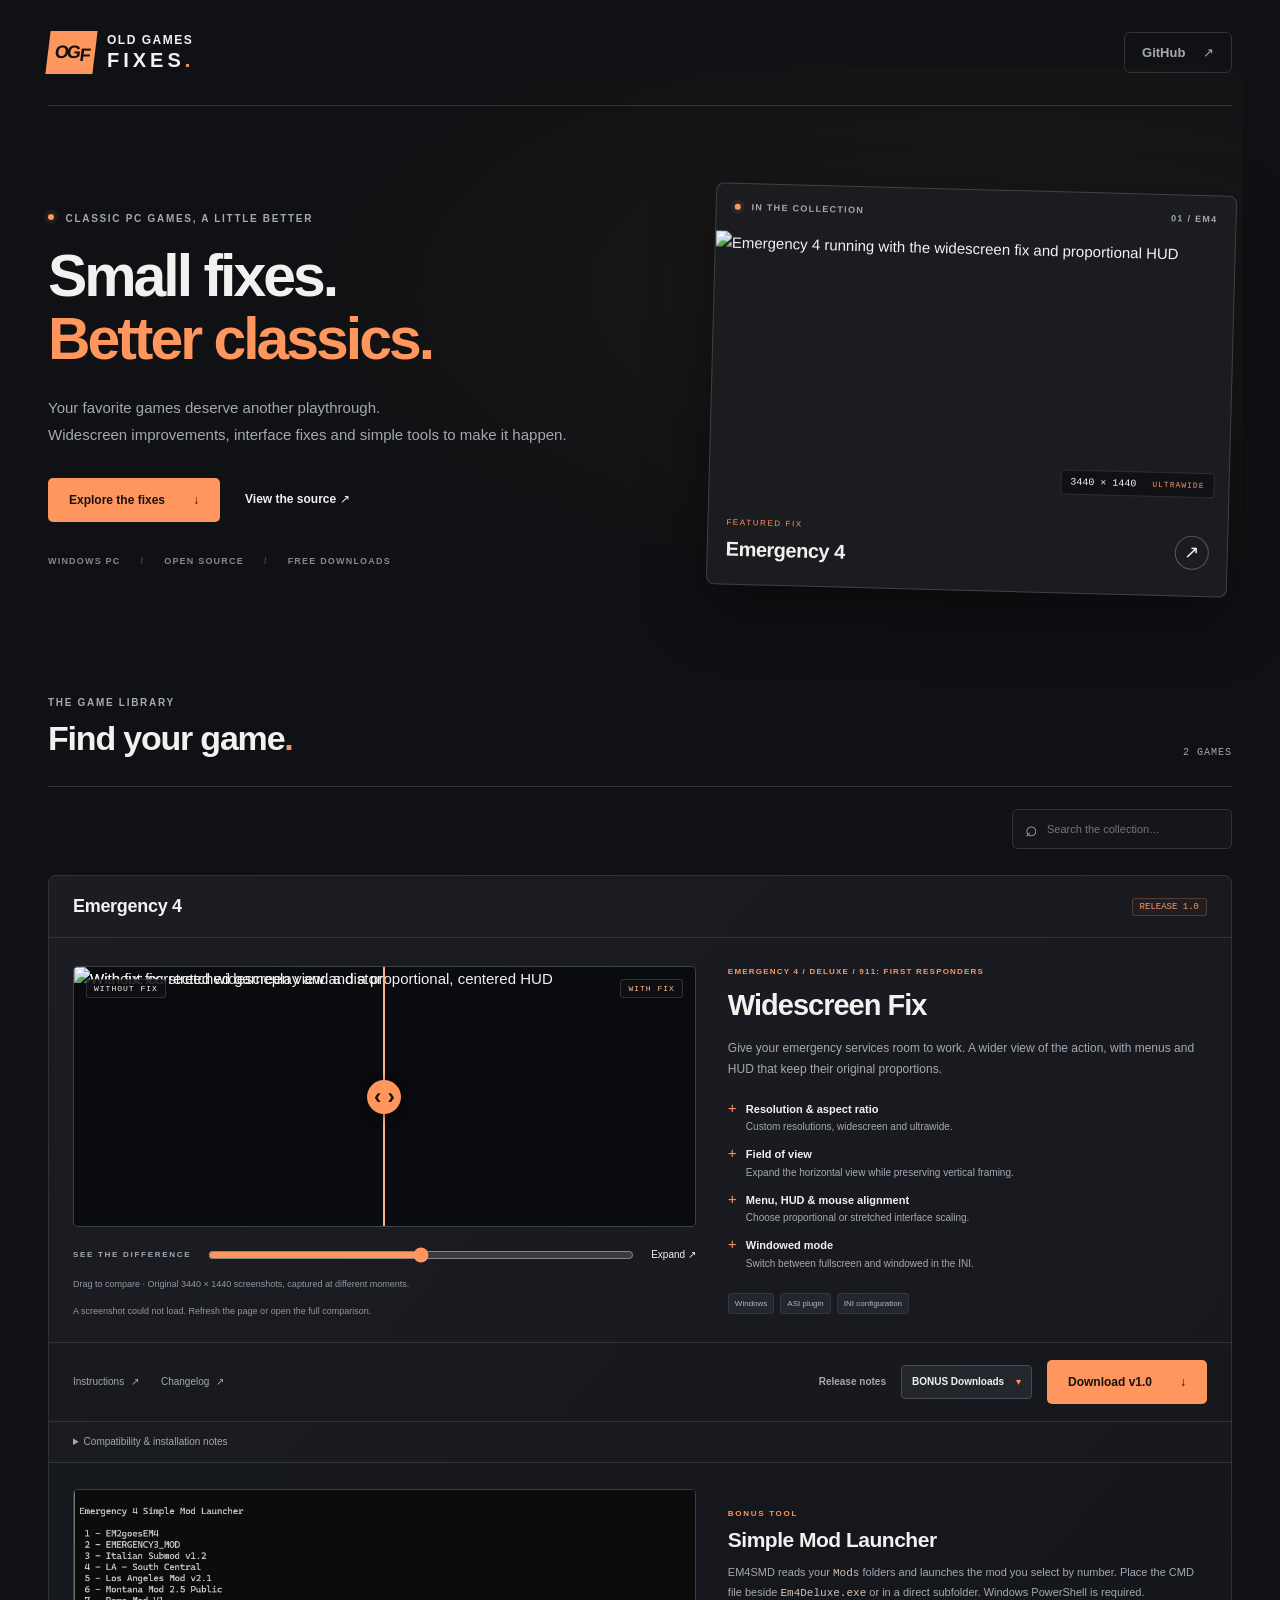
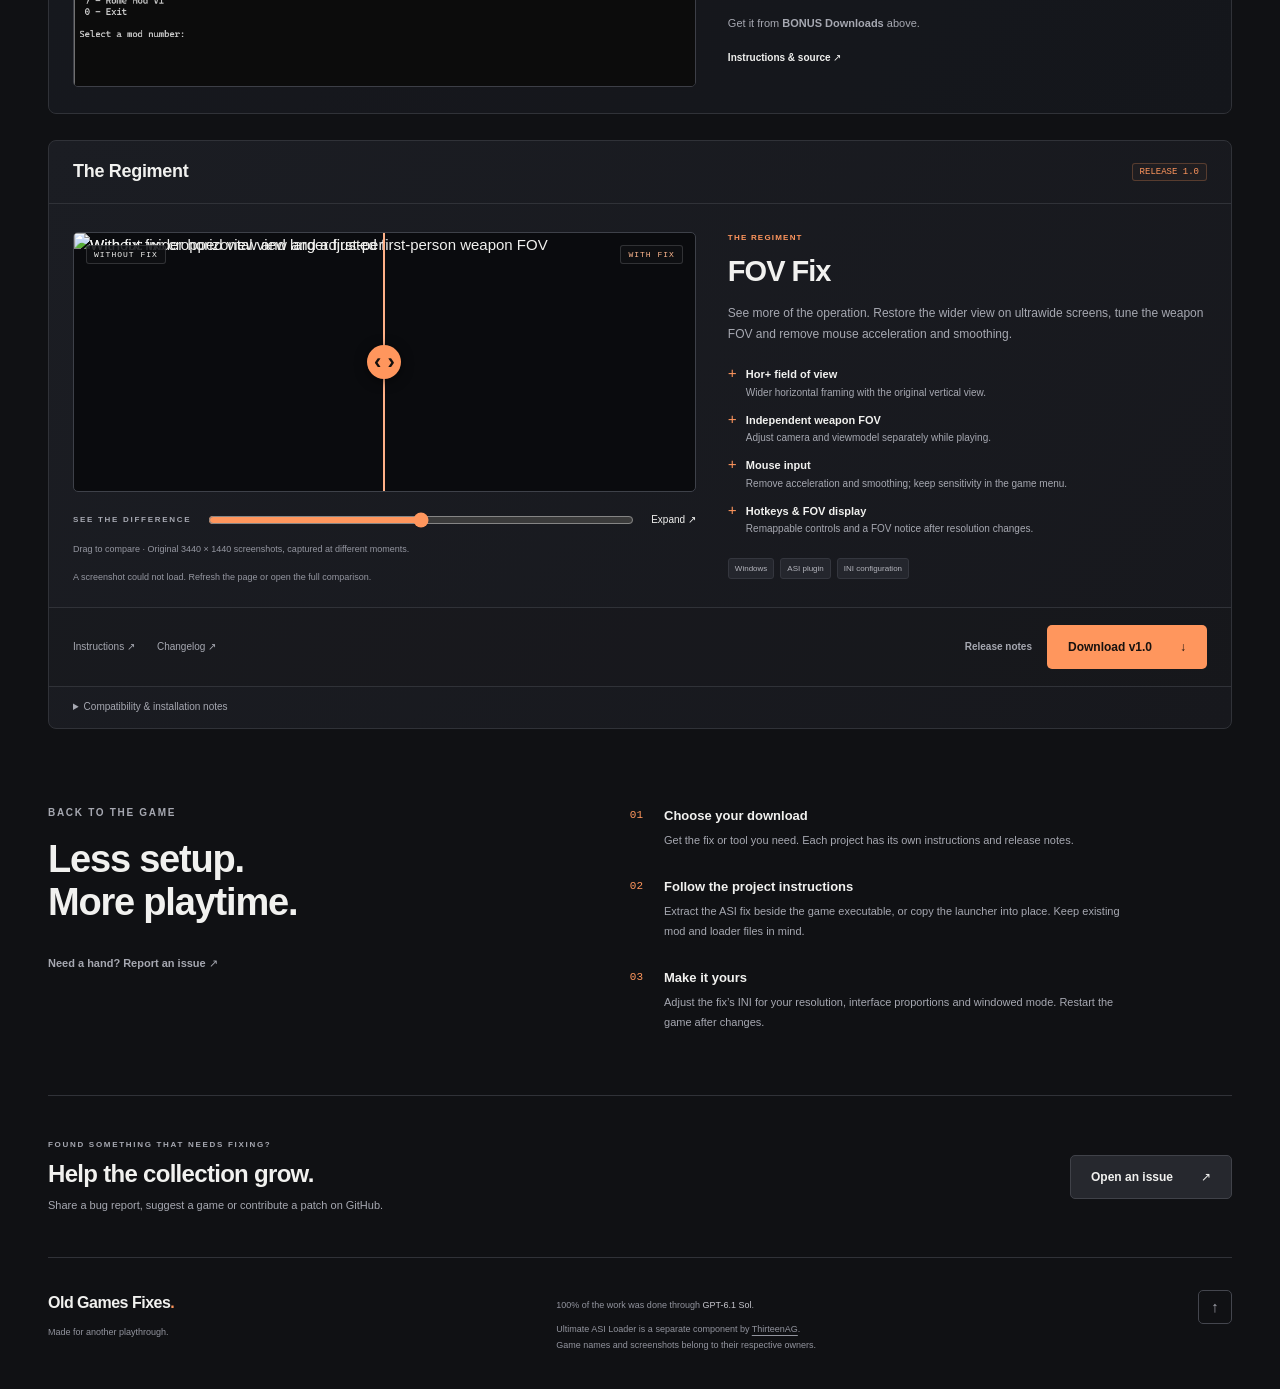
==== commit fafe6860: "Update index.html" ====
--- a/site/index.html
+++ b/site/index.html
@@ -111,6 +111,6 @@
   <section class="installation" id="installation" aria-labelledby="install-title"><div><p class="eyebrow">BACK TO THE GAME</p><h2 id="install-title">Less setup.<br>More playtime.</h2><a class="text-link" href="https://github.com/Simorss/OldGamesFixes/issues">Need a hand? Report an issue ↗</a></div><ol class="steps"><li><span class="step-number">01</span><div><h3>Choose your download</h3><p>Get the fix or tool you need. Each project has its own instructions and release notes.</p></div></li><li><span class="step-number">02</span><div><h3>Follow the project instructions</h3><p>Extract the ASI fix beside the game executable, or copy the launcher into place. Keep existing mod and loader files in mind.</p></div></li><li><span class="step-number">03</span><div><h3>Make it yours</h3><p>Adjust the fix’s INI for your resolution, interface proportions and windowed mode. Restart the game after changes.</p></div></li></ol></section>
   <section class="contribute"><div><p class="eyebrow">FOUND SOMETHING THAT NEEDS FIXING?</p><h2>Help the collection grow.</h2><p>Share a bug report, suggest a game or contribute a patch on GitHub.</p></div><a class="button secondary" href="https://github.com/Simorss/OldGamesFixes/issues">Open an issue <span aria-hidden="true">↗</span></a></section>
 </main>
-<footer class="site-footer"><div><a class="footer-brand" href="./">Old Games Fixes<span class="accent">.</span></a><p>Made for another playthrough.</p></div><div class="credits"><p>100% of the work on the Emergency 4 fix, launcher and this website<br class="desktop-break"> was done through <strong>GPT-6.1 Sol</strong>.</p><p>The Regiment fix was developed with Codex.</p><p>Ultimate ASI Loader is a separate component by <a href="https://github.com/ThirteenAG/Ultimate-ASI-Loader">ThirteenAG</a>.<br>Game names and screenshots belong to their respective owners.</p></div><a class="back-top" href="#" aria-label="Back to top">↑</a></footer>
+<footer class="site-footer"><div><a class="footer-brand" href="./">Old Games Fixes<span class="accent">.</span></a><p>Made for another playthrough.</p></div><div class="credits"><p>100% of the work was done through <strong>GPT-6.1 Sol</strong>.</p><p>Ultimate ASI Loader is a separate component by <a href="https://github.com/ThirteenAG/Ultimate-ASI-Loader">ThirteenAG</a>.<br>Game names and screenshots belong to their respective owners.</p></div><a class="back-top" href="#" aria-label="Back to top">↑</a></footer>
 </body>
 </html>
